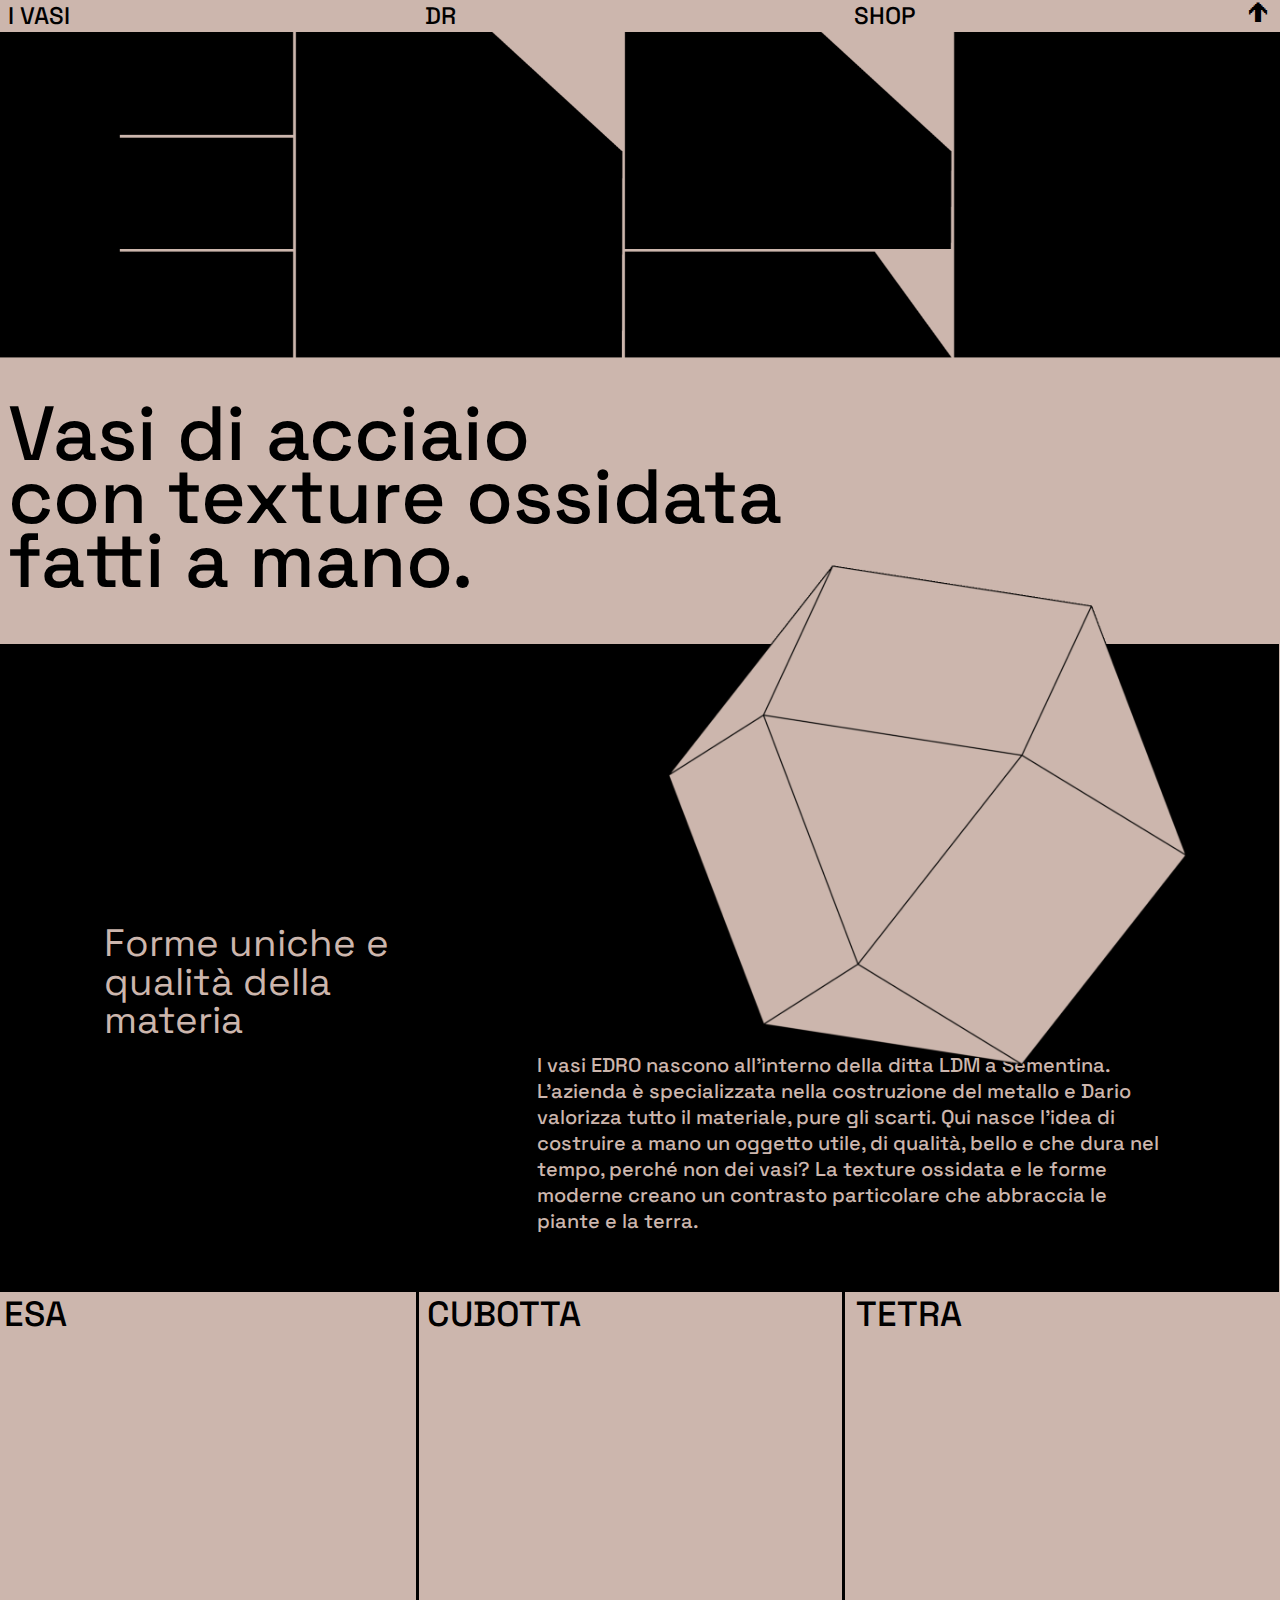
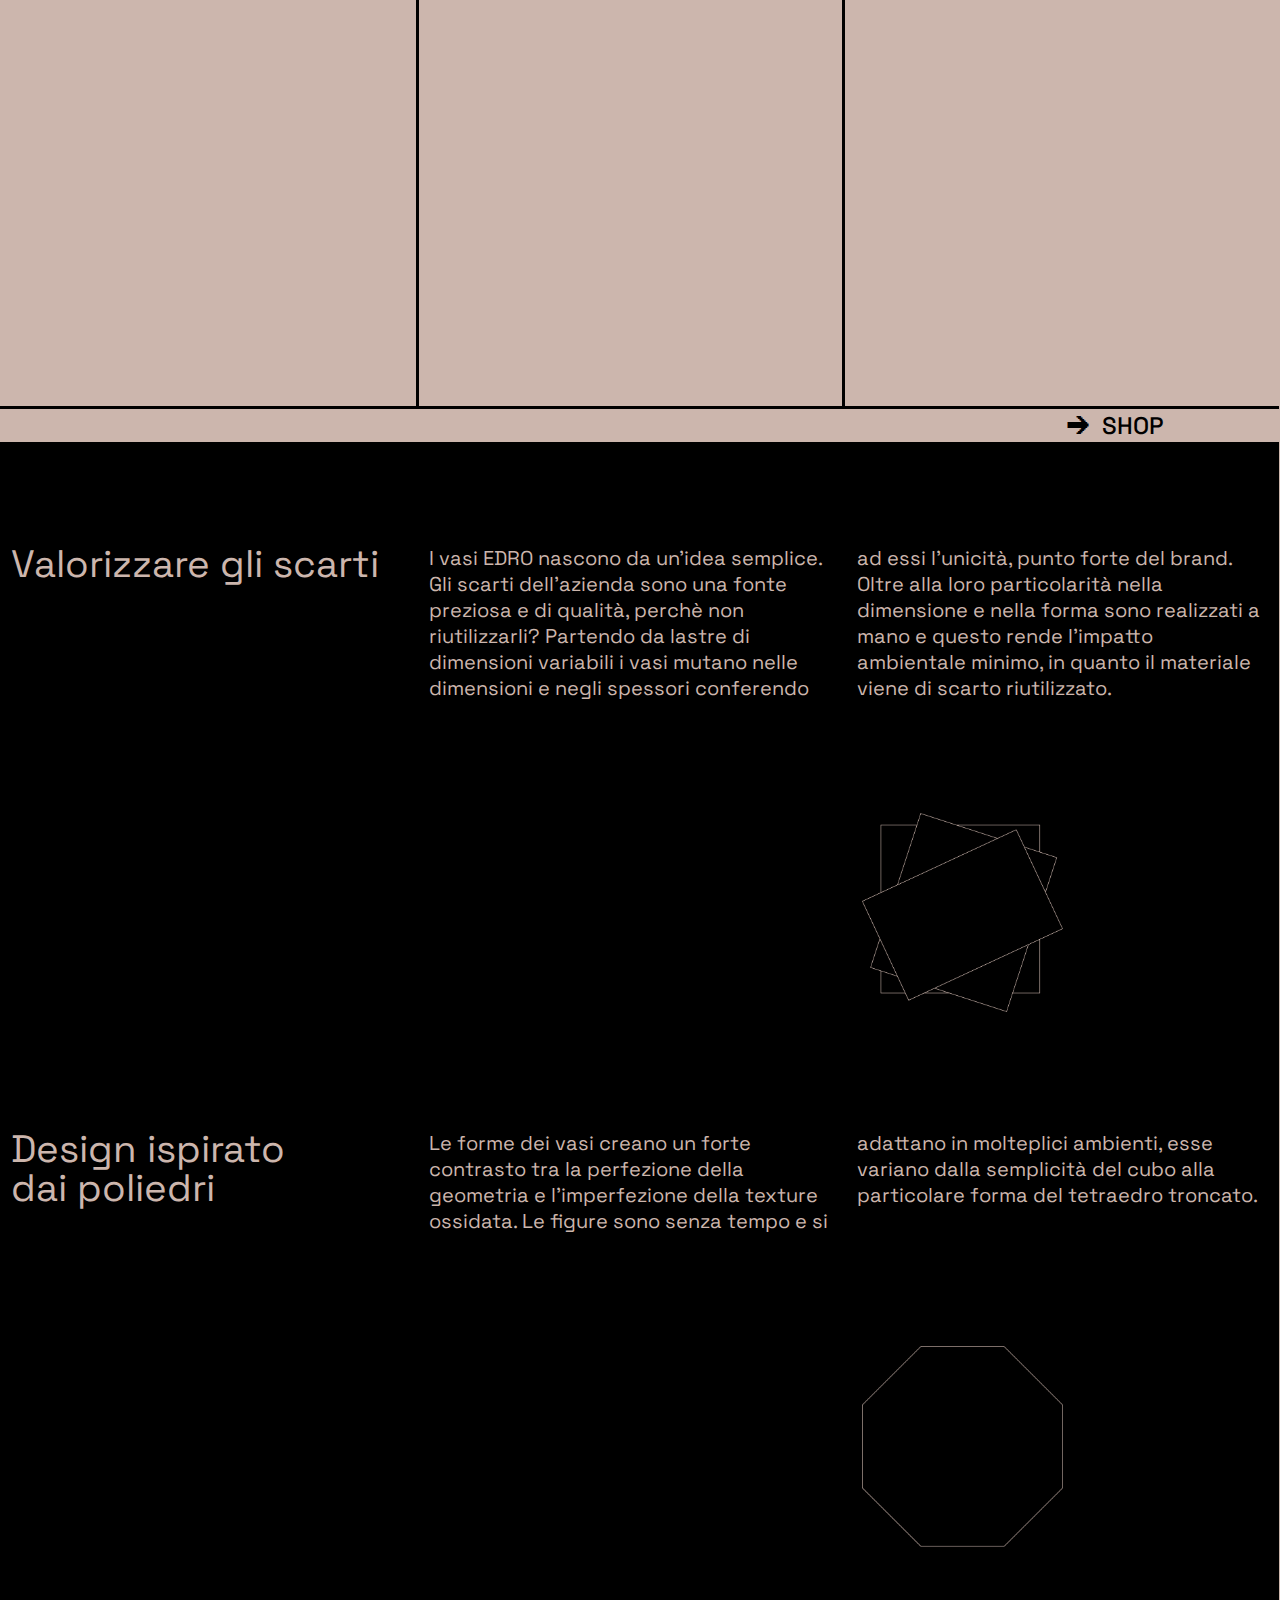
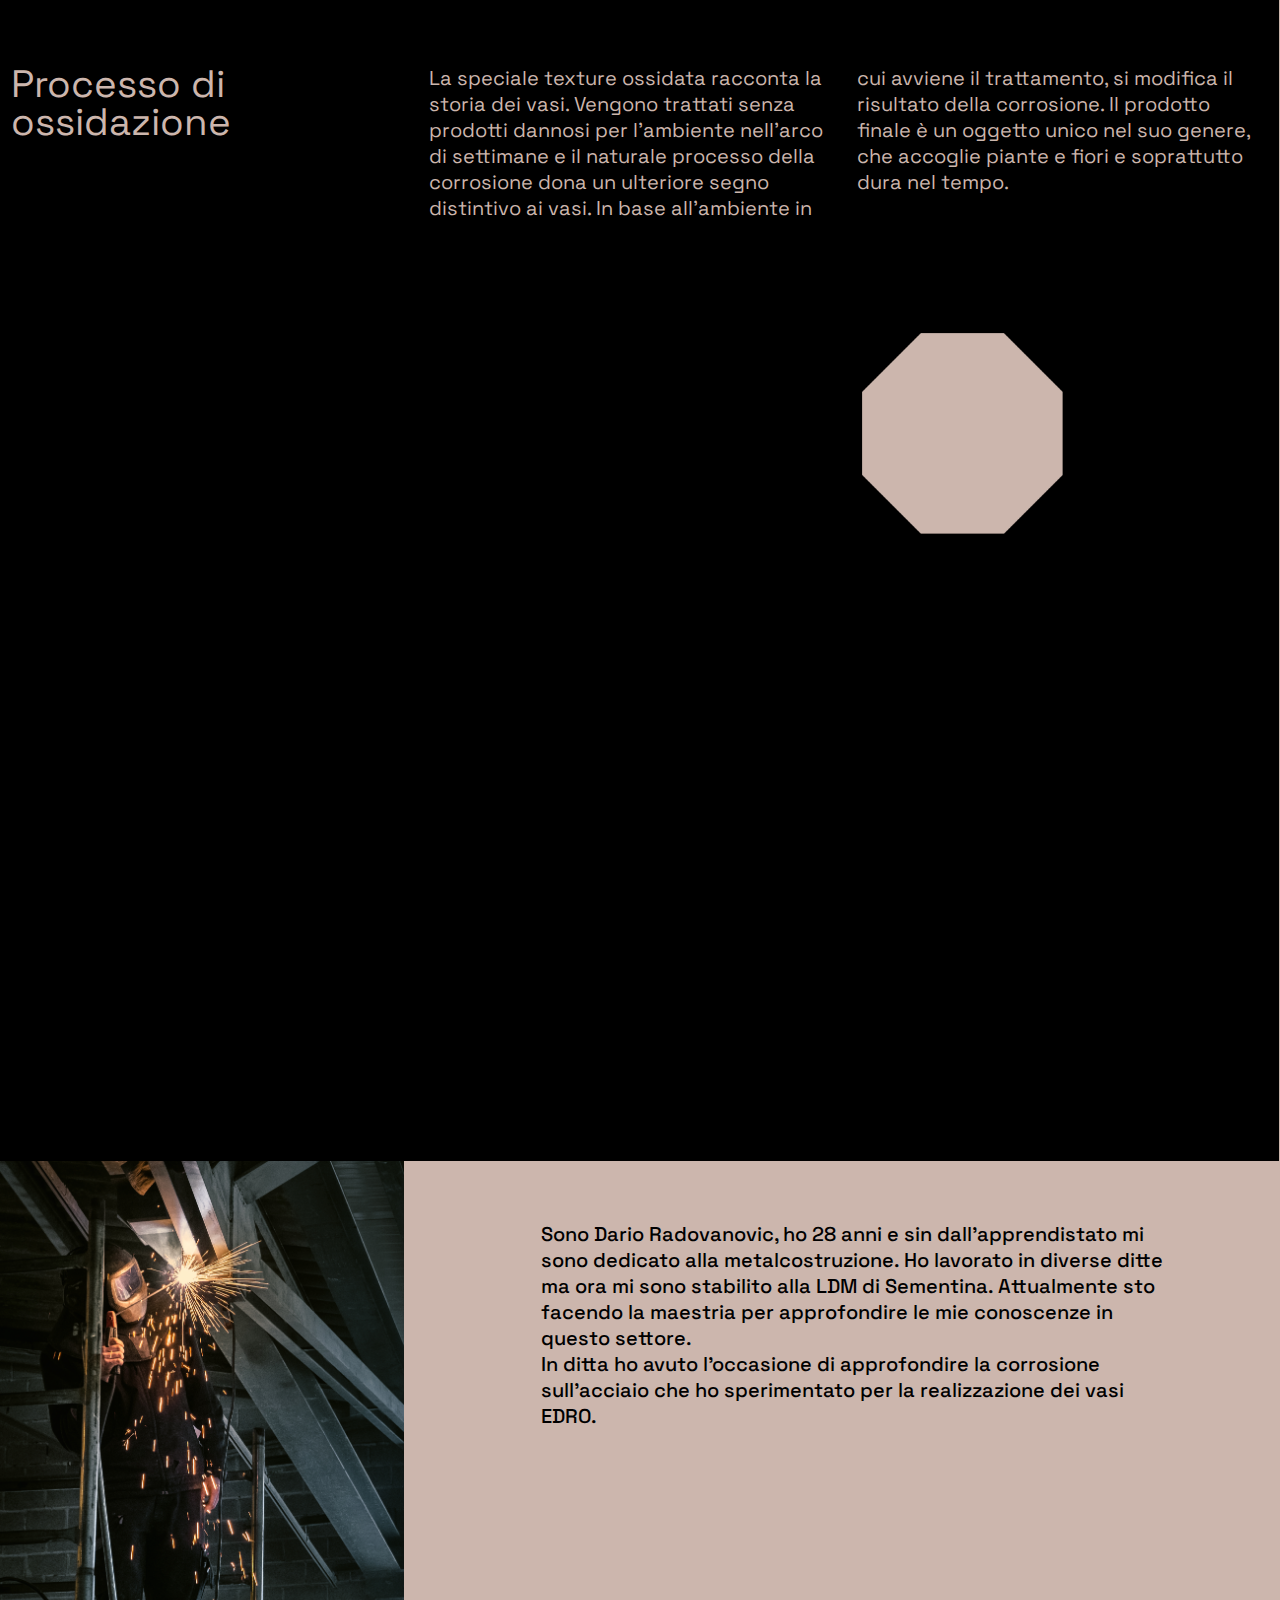
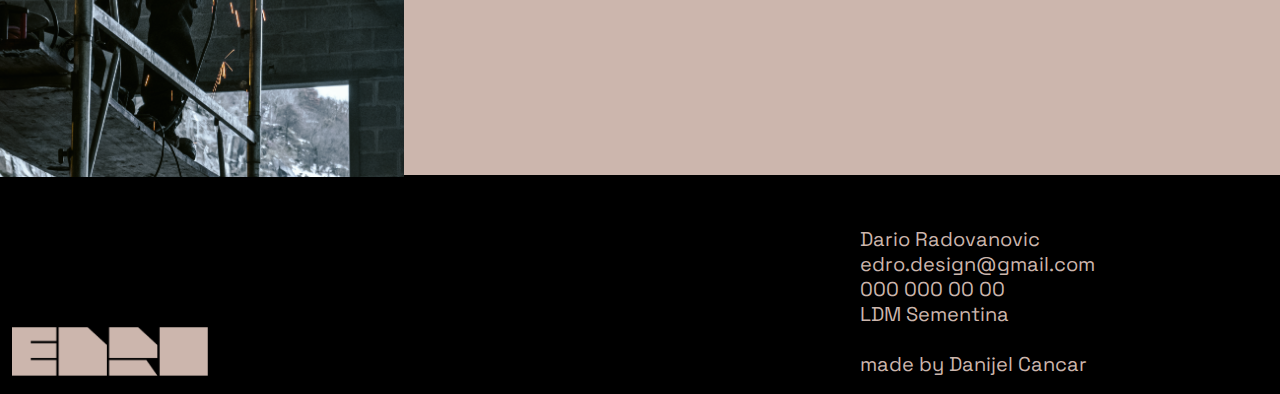
==== index.html @ 1b53a660 "foto" ====
<!DOCTYPE html>
<html>
<head>
	<title>EDRO</title>
	<link rel="stylesheet" href="style.css">
	<script src="main.js"></script>

</head>
<body style="background-color: #CCB6AD">





	<div class="griglia">
		<div class="cella nav">
			<a href="#i_vasi">I VASI</a>
			<a href="#dr" style="margin-left: 1em;">DR</a>
			<a href="shop.html" style="margin-left: 2.75em;">SHOP</a>
			<!-- <a href="#"><img src="img/arrow_up.svg" alt=""></a> -->
			<a href="#" style="margin-right: 0.75em; margin-top: -2px;">&#129137</a>
	
		</div>
	
		<div class="cella tutta logo">
			<img src="img/logo.png" class="cella img">
		</div>
		
		<div class="cella tutta claim">
			
			<h1>
				Vasi di acciaio <br>
				con texture ossidata <br>
				fatti a mano.
			</h1> 

		</div>

		<div class="cella gif">
			<img src="img/GIF_VASI.gif"  class="cella img">
		</div>


	</div>

	<div class="griglia1" style="background-color: black; margin-left: -0.75em; margin-right: -0.45em; ">

		<div class="cella tutta" id="i_vasi"></div>
		<div class="cella unica"></div>
		<div class="cella tripla" >
			<h2 style="margin-top: 7em;"  >
				Forme uniche e <br>
				qualità della <br>
				materia
			</h2>
		</div>
		<div class="cella ottupla"></div>
		<div class="cella quintupla" ></div>
		<div class="cella sestupla">
			<p>
				I vasi EDRO nascono all'interno della ditta LDM
				 a Sementina. L'azienda è specializzata nella 
				 costruzione del metallo e Dario valorizza tutto 
				 il materiale, pure gli scarti. Qui nasce l'idea 
				 di costruire a mano un oggetto  utile, di qualità, 
				 bello e che dura nel tempo, perché non dei vasi? 
				 La texture ossidata e le forme moderne creano 
				 un contrasto particolare che abbraccia le piante 
				 e la terra. 
			</p><br><br>
		</div>
		<div class="cella singola" style="margin-bottom: 12em;"></div>
	</div>

	<div class="griglia">
		<div class="cella img quadrupla trittico1" style="margin-left: -0.75em">
			<div class="cella nome_vasi" style="margin-left: 0.3em;">ESA</div>
		</div>
		<div class="cella quadrupla trittico2" style="margin-left: -0.8em">
			<div class="cella nome_vasi" style="margin-left: 0.25em;">CUBOTTA</div>
		</div>
		<div class="cella quadrupla trittico3" style="margin-left: -0.8em; margin-right: -0.4em;">
			<div class="cella nome_vasi" style="margin-left: 0.3em;">TETRA</div>
		</div>
		<a href="shop.html" class="cella tutta nav_shop" style="margin-top: -0.75em; margin-left: -0.5em; margin-right: -0.3em;">
			<div>
				<pre style="margin-right: 9vw; text-align: right; font-family: 'Space Grotesk', sans-serif;">&#129138  SHOP</pre>
			</div>
		</a>
	
		
	
	
	</div>

	<div class="griglia1" style="background-color: black; margin-left: -0.75em; margin-right: -0.45em;">
		<div class="cella quadrupla" style="margin-top: 5em; margin-left: 0.75em;">
			<h2>
				Valorizzare gli scarti
			</h2>
		</div>
		<div class="cella ottupla colonne" style="margin-top: 5em; margin-right: 0.75em; margin-bottom: 5em;">
			I vasi EDRO nascono da un'idea semplice. Gli scarti 
			dell'azienda sono una fonte preziosa e di qualità, 
			perchè non riutilizzarli? Partendo da lastre di dimensioni variabili
			i vasi mutano nelle dimensioni e negli spessori 
			conferendo ad essi l'unicità, punto forte del brand. 
			Oltre alla loro particolarità nella dimensione e nella forma sono 
			realizzati a mano e questo rende l'impatto ambientale minimo, 
			in quanto il materiale viene di scarto riutilizzato.

		</div>
		<div class="cella ottupla"></div>
		<div class="cella doppia"><img src="img/p1.png" alt=""></div>

		<div class="cella quadrupla" style="margin-top: 5em; margin-left: 0.75em;">
			<h2>
				Design ispirato <br>dai poliedri
			</h2>
		</div>
		<div class="cella ottupla colonne" style="margin-top: 5em; margin-right: 0.75em; margin-bottom: 5em;">
			Le forme dei vasi creano un forte contrasto tra la 
			perfezione della geometria e l'imperfezione della 
			 texture ossidata. Le figure sono senza tempo e 
			si adattano in molteplici ambienti, esse variano dalla semplicità 
			del cubo alla particolare forma del tetraedro troncato. 

		</div>
		<div class="cella ottupla"></div>
		<div class="cella doppia"><img src="img/p2.png" alt=""></div>

		<div class="cella quadrupla" style="margin-top: 5em; margin-left: 0.75em;">
			<h2>
				Processo di ossidazione
			</h2>
		</div>
		<div class="cella ottupla colonne" style="margin-top: 5em; margin-right: 0.75em; margin-bottom:5em;">
			La speciale texture ossidata racconta la storia dei vasi. Vengono 
			trattati senza prodotti dannosi per l'ambiente nell'arco di settimane e il naturale processo 
			della corrosione dona un ulteriore segno distintivo ai vasi. In base all'ambiente in cui 
			avviene il trattamento, si modifica il risultato della corrosione.
			 Il prodotto finale è un 
			oggetto unico nel suo genere, che accoglie piante e fiori e soprattutto dura nel tempo. 

		</div>
		<div class="cella ottupla"></div>
		<div class="cella doppia"><img src="img/p3.png" alt="" style="margin-bottom: 15em;"></div>
		
		<div class="cella doppia"></div>
		<div class="cella doppia"></div>
		<div class="cella img ottupla " style="border-bottom: 3px solid black;">
			<img src="img/tutti.jpg" alt="" style="margin-bottom: 15em">
		</div>
		<div class="cella doppia"></div>
	</div>
	

	<div class="griglia">

		<div class="cella quadrupla">
			<img src="img/Dario.jpg" id="dr" alt="" style="margin-left: -0.75em;">
		</div>

		<div class="cella singola"></div>

		<div class="cella sestupla" style="margin-top: 3em; font-weight: 500;">
			Sono Dario Radovanovic, ho 28 anni e sin dall'apprendistato 
			mi sono dedicato alla metalcostruzione. Ho lavorato in 
			diverse ditte ma ora mi sono stabilito alla LDM di Sementina. 
			Attualmente sto facendo la maestria per approfondire le mie 
			conoscenze in questo settore.<br> In ditta ho avuto l'occasione 
			di approfondire la corrosione sull'acciaio che ho sperimentato 
			per la realizzazione dei vasi EDRO.
		</div>

	</div>

	<div class="griglia1" style="margin: -0.5em; padding: 0.75em;">
		<div class="cella doppia" style="margin-top: 7em;"><img src="img/logo3.png" alt=""></div>
		<div class="cella sestupla"></div>
		<div class="cella quadrupla" style="line-height: 1.25em; margin-top: 2em;">
			Dario Radovanovic<br>
			edro.design@gmail.com<br>
			000 000 00 00<br>
			LDM Sementina<br><br>

			made by Danijel Cancar
			</be>
		</div>

	</div>

	

</body>
</html>
---- style.css ----
@import url('https://fonts.googleapis.com/css2?family=Space+Grotesk:wght@300;400;500&display=swap');¨

body {
    margin: 0.75em 0.75em;
    background-color: #CCB6AD;
    overflow:hidden;
}



.griglia {
    background-color: #CCB6AD;
    display: grid;
    grid-template-columns: 1fr 1fr 1fr 1fr 1fr 1fr 1fr 1fr 1fr 1fr 1fr 1fr;
    grid-column-gap: 1em;
    grid-row-gap: 0.75em;

}

.griglia1 {
    background-color: #000000;
    display: grid;
    grid-template-columns: 1fr 1fr 1fr 1fr 1fr 1fr 1fr 1fr 1fr 1fr 1fr 1fr;
    grid-column-gap: 1em;
    grid-row-gap: 0.75em;
    padding-left: -0.75em;
    color:#CCB6AD;
}

.cella {
    /* background-color: lightblue; */
    /* outline: 1px red solid; */
    font-family: 'Space Grotesk', sans-serif;
    font-size: 1.25em;
}

.cella img {
    width:100%;
}

.logo {
    margin-top: 24px;
    margin-left: -0.75em;
    margin-right: -0.4em;
    z-index:2;
}

.unica{
    grid-column: span 1;
}

.doppia {
     grid-column: span 2;
}
.tripla {
     grid-column: span 3;
}
.quadrupla {
     grid-column: span 4;
}

.quintupla {
    grid-column: span 5;
}

.sestupla {
    grid-column: span 6;
}

.settupla {
    grid-column: span 7;
}

.ottupla {
    grid-column: span 8;
}

.decima {
    grid-column: span 10;
}

.tutta {
    grid-column: span 12;
}

.claim{
    z-index: 1;
}

.colonne{
    column-count: 2;
    column-gap: 1em;
}

.nav{
    background-color: #CCB6AD;
    grid-column: span 12;
    min-height: 1em;
    display: flex;
    justify-content: space-between;
    font-weight: 500;
    font-size: 1.5em;
    padding-left: 0.75em;
    margin-left: -0.75em;
    padding-bottom: 2px;
    border-bottom: 3px solid black;
    overflow: hidden;
    position: fixed;
    top: 0;
    width: 100%;
    z-index: 2;
}

.nav_shop{
    font-size: 1.5em;
    margin-right: 0.75em;
    font-weight: 500;
    border-top: 3px solid black;
    border-bottom: 3px solid black;
    background-color: #CCB6AD;
    color: black;
    transition: background-color 0.05s linear;
}

.nav_shop:hover{
    background-color: #ff4d01;
    color: black;
}

.acquista{
    position: fixed;
    width: 100%;
    background-color: #CCB6AD;
    margin-left: -0.3em;
    top: 89vh;
    padding-top: 2vh;
    padding-bottom: 15vh;
    text-align: center;
    font-size: 2vw;
    font-weight: 500;
    border-top: 3px solid black;

    transition: background-color 0.05s linear;
}


.acquista:hover{
    background-color: #ff4d01;
    color: black;
}

.gif{
   /*  overflow: hidden; */
 
    position: absolute;
    top: 60vh;
    left: 50vw;
    width: 45%;
    z-index: 0;
}

   
pre{
    margin: 0;
    padding: 0.05em;
    font-family: 'Space Grotesk', sans-serif;
    font-size: 1em;
    font-weight: 500;
}


p {
    margin:0;
    font-family: 'Space Grotesk', sans-serif;
    font-size: 1em;
    font-weight: 500;
}
h1 {
    margin-top: 2vw;
    font-size: 6vw;
    font-weight: 500;
    line-height: 0.825em;
    top: 60vh;
    /*margin: 0;*/
}

h2{
    margin: 0;
    color:#CCB6AD;
    font-size: 3vw;
    font-weight: 400;
    line-height: 1em;
}

/*fotografie che cambiano con l'hover*/
.trittico1{
    border-right: 3px solid black;
    background: url("img/ESA1.jpg") no-repeat;
    height: 80vh;  
    background-size: cover;
    background-position: center center;
    }


.trittico1:hover {
    background: url("img/ESA2.jpg") no-repeat;
    background-size: cover;
    background-position: center center;
}

.trittico2{
    border-right: 3px solid black;
    background: url("img/CUB1.jpg") no-repeat;
    height: 80vh;  
    background-size: cover;
    background-position: center center;

    }


.trittico2:hover {
    background: url("img/CUB2.jpg") no-repeat;
    background-size: cover;
    background-position: center center;
}

.trittico3{

    background: url("img/TET1.jpg") no-repeat;
    height: 80vh;  
    background-size: cover;
    background-position: center center;

    }


.trittico3:hover {
    background: url("img/TET2.jpg") no-repeat;
    background-size: cover;
    background-position: center center;
}

.nome_vasi{
    margin-left: 0.5em;
    font-size: 1.75em;
    font-weight: 500;
}


/*hover nav*/

a{
   /*  font-size: 1em; */
    font-weight: 500;
    text-decoration: none;
    background-color: #CCB6AD;
    color: black;
    transition: color 0.05s linear;
    transition: background-color 0.05s linear;
}

a:hover{
    text-decoration: none;
    color: #ff4d01;


}



/* @media (max-width:600px) {

    .griglia {
        max-width: initial;
        display: block;
    }
    .cella {
        margin-bottom: 1em;
    }

} */
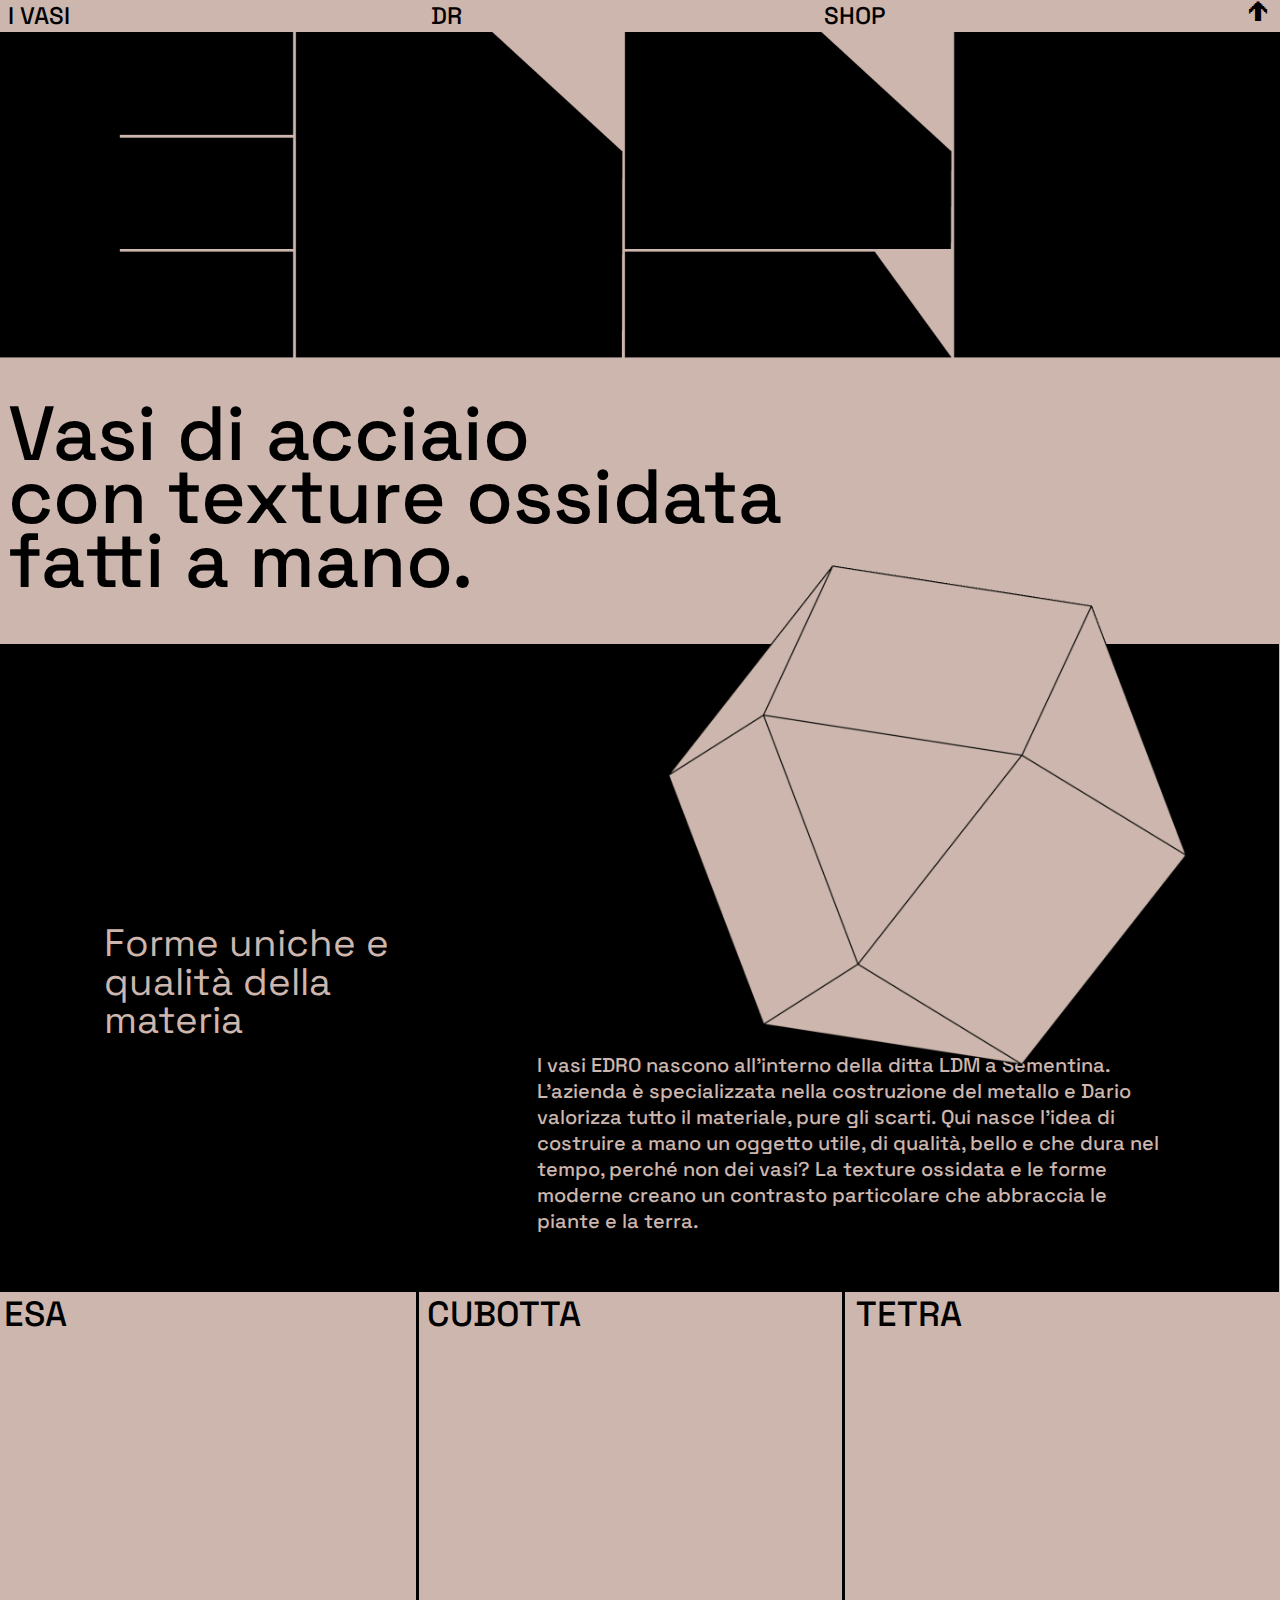
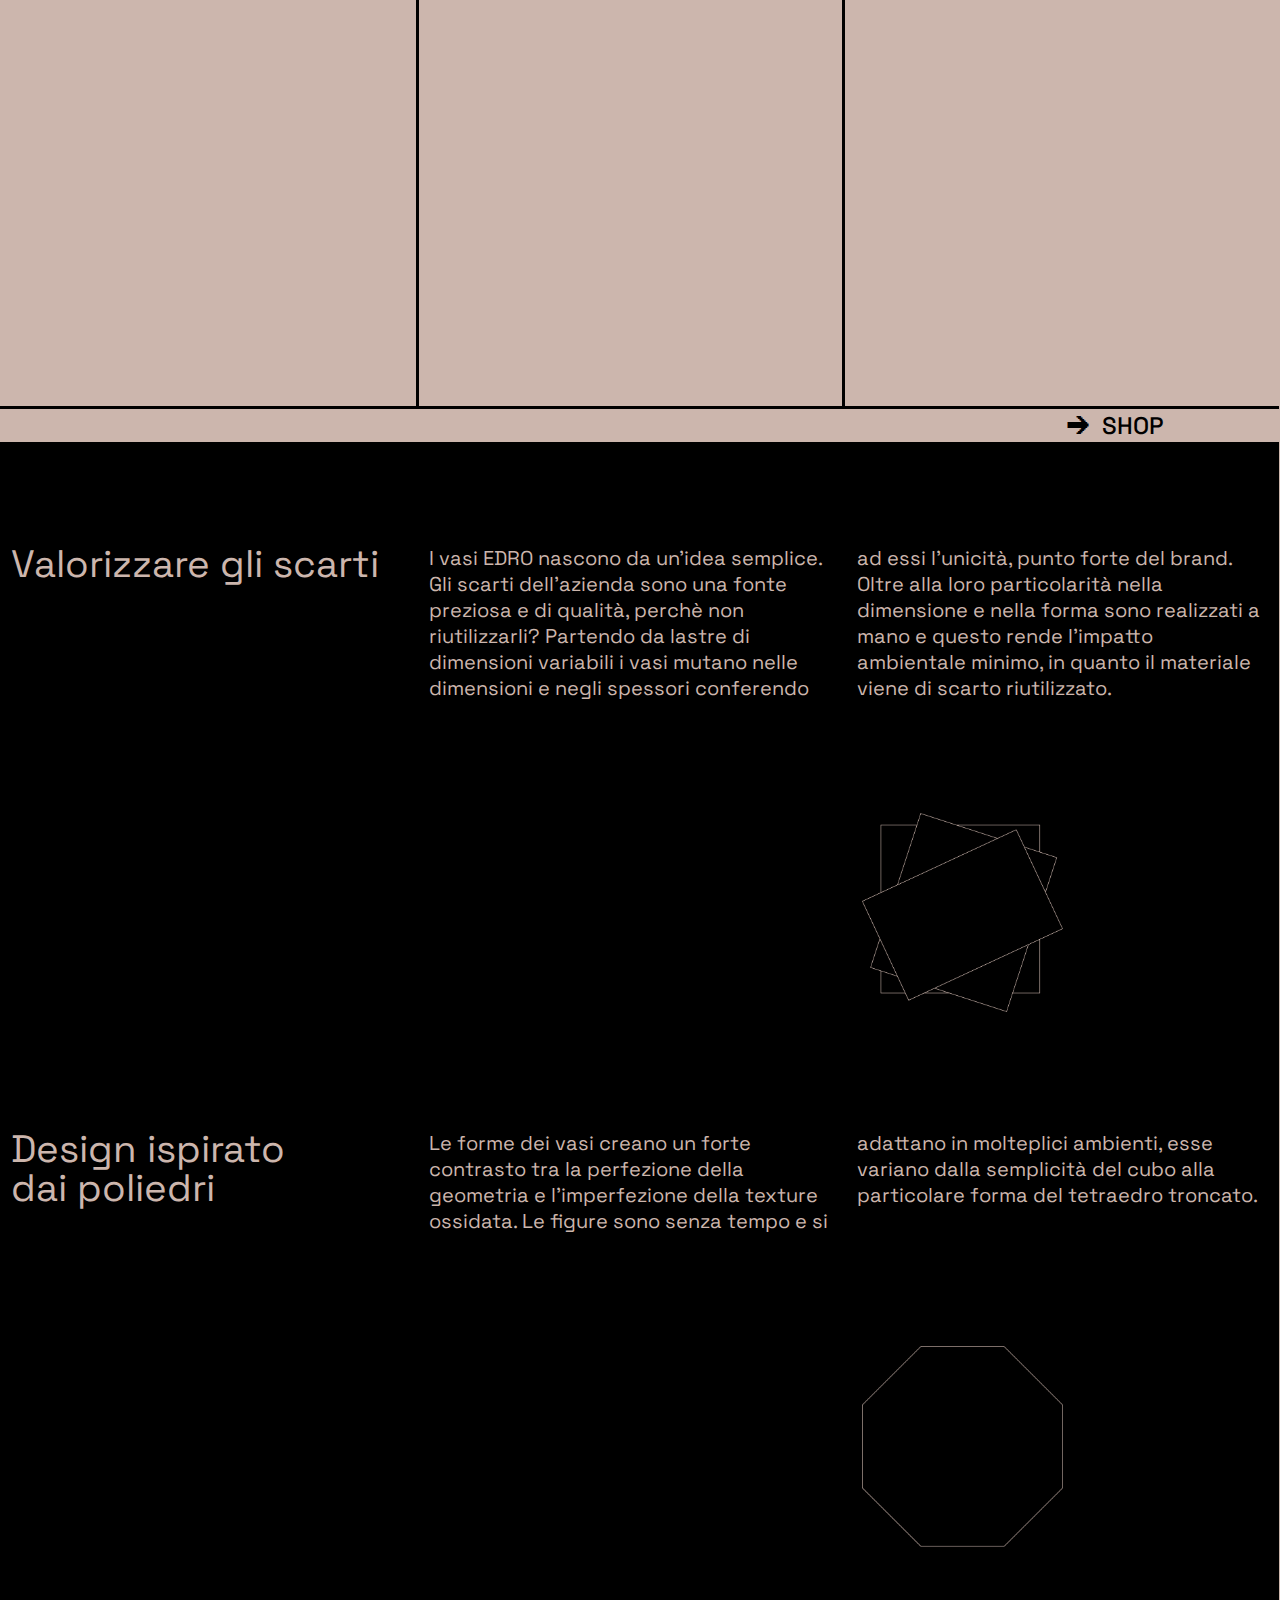
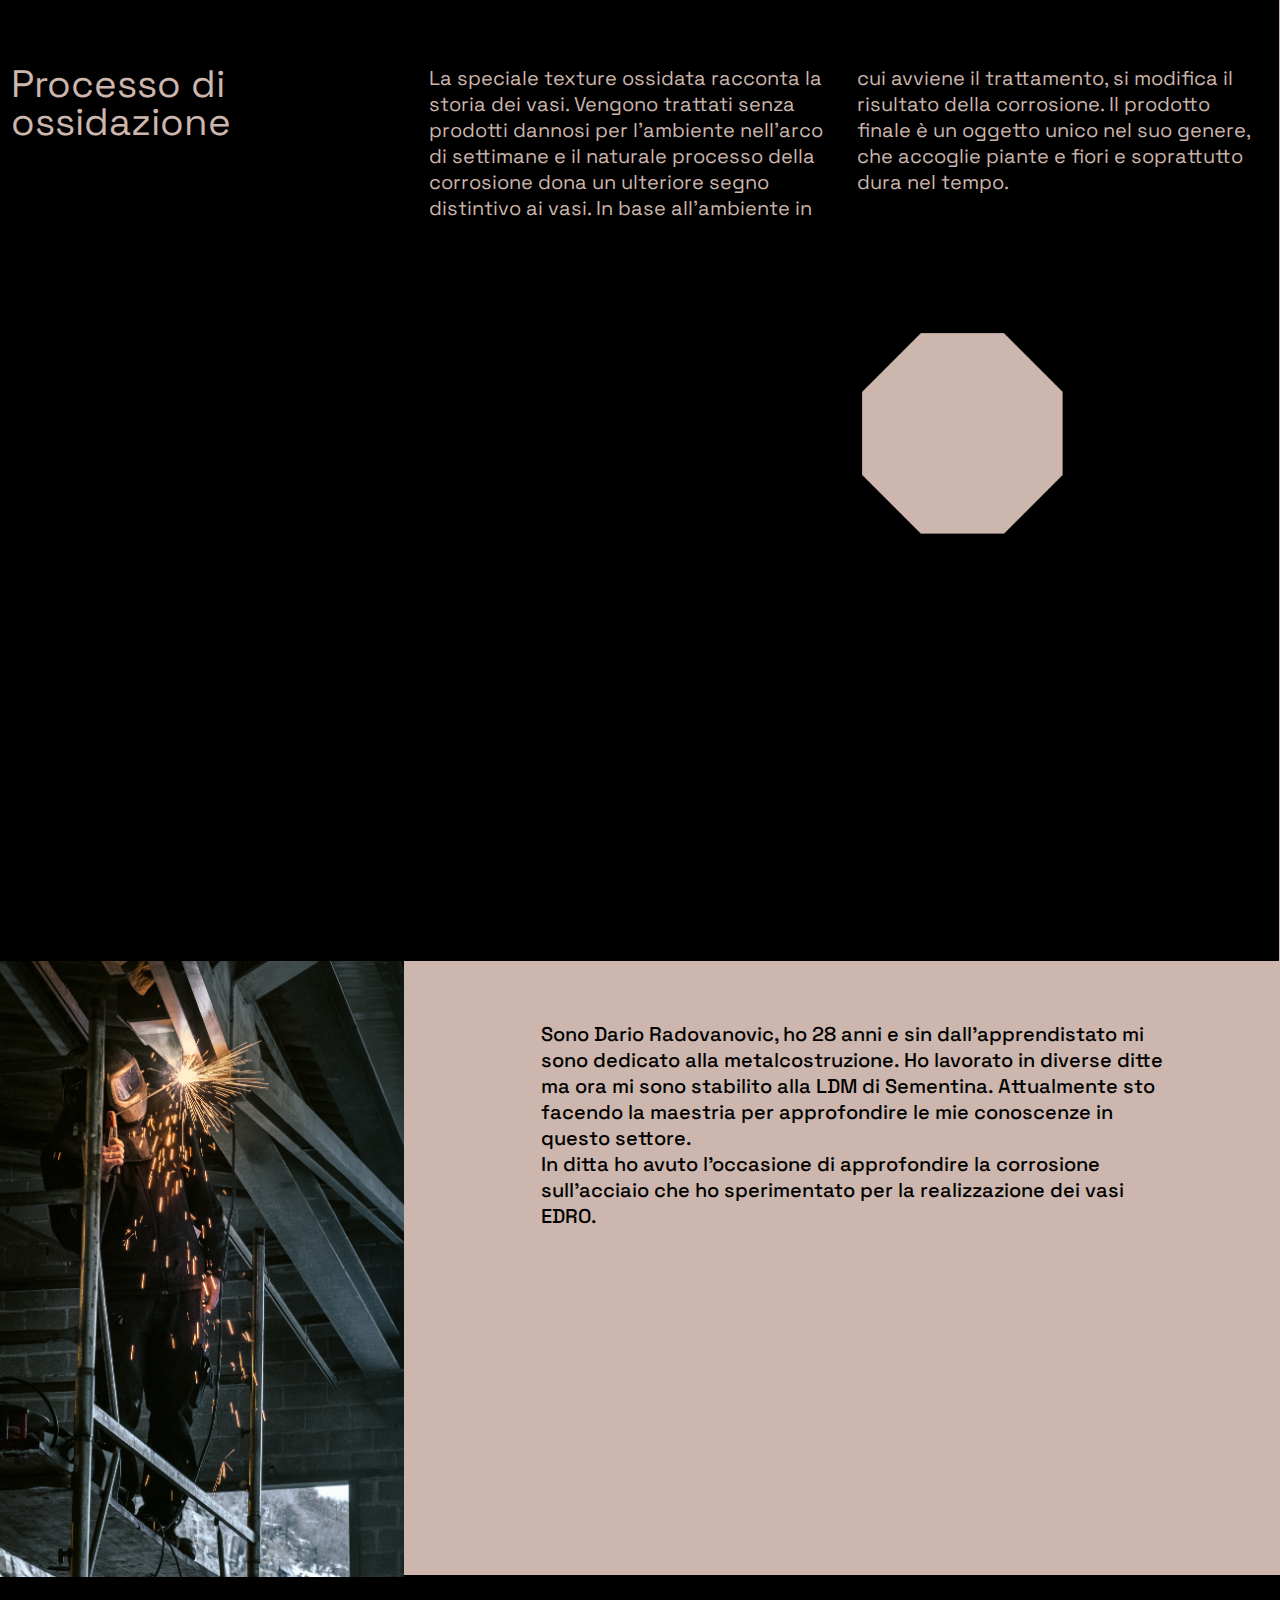
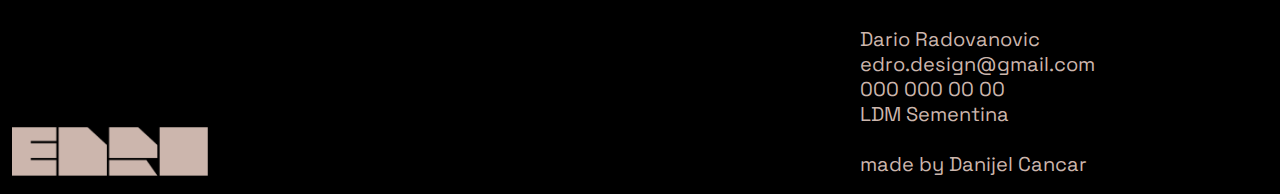
==== commit cc06ddd0: "low" ====
--- a/index.html
+++ b/index.html
@@ -15,10 +15,10 @@
 	<div class="griglia">
 		<div class="cella nav">
 			<a href="#i_vasi">I VASI</a>
-			<a href="#dr" style="margin-left: 1em;">DR</a>
-			<a href="shop.html" style="margin-left: 2.75em;">SHOP</a>
+			<a href="#dr">DR</a>
+			<a href="shop.html">SHOP</a>
 			<!-- <a href="#"><img src="img/arrow_up.svg" alt=""></a> -->
-			<a href="#" style="margin-right: 0.75em; margin-top: -2px;">&#129137</a>
+			<a href="#" style="padding-right: 0.75em; margin-top: -3px;">&#129137</a>
 	
 		</div>
 	
@@ -144,12 +144,12 @@
 
 		</div>
 		<div class="cella ottupla"></div>
-		<div class="cella doppia"><img src="img/p3.png" alt="" style="margin-bottom: 15em;"></div>
+		<div class="cella doppia"><img src="img/p3.png" alt="" style="margin-bottom: 10em;"></div>
 		
 		<div class="cella doppia"></div>
 		<div class="cella doppia"></div>
 		<div class="cella img ottupla " style="border-bottom: 3px solid black;">
-			<img src="img/tutti.jpg" alt="" style="margin-bottom: 15em">
+			<img src="img/tutti.jpg" alt="" style="margin-bottom: 10em">
 		</div>
 		<div class="cella doppia"></div>
 	</div>
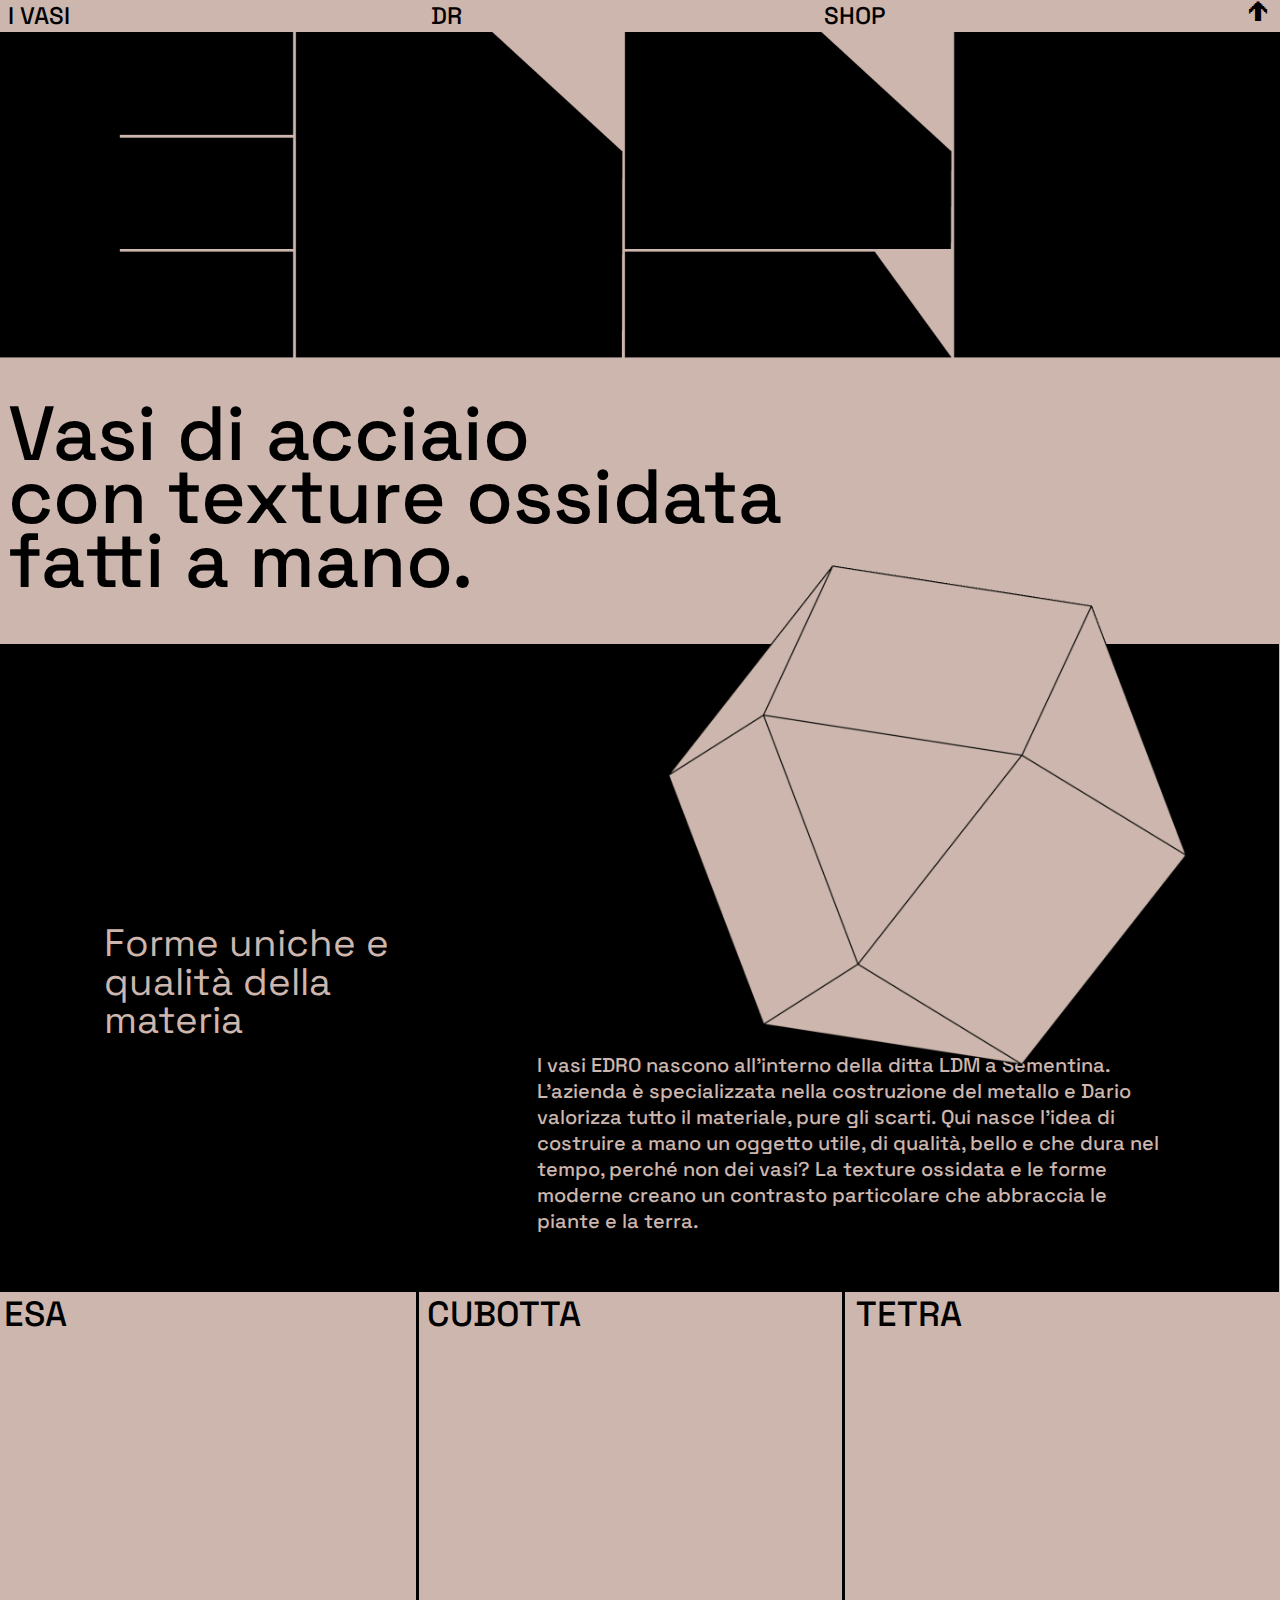
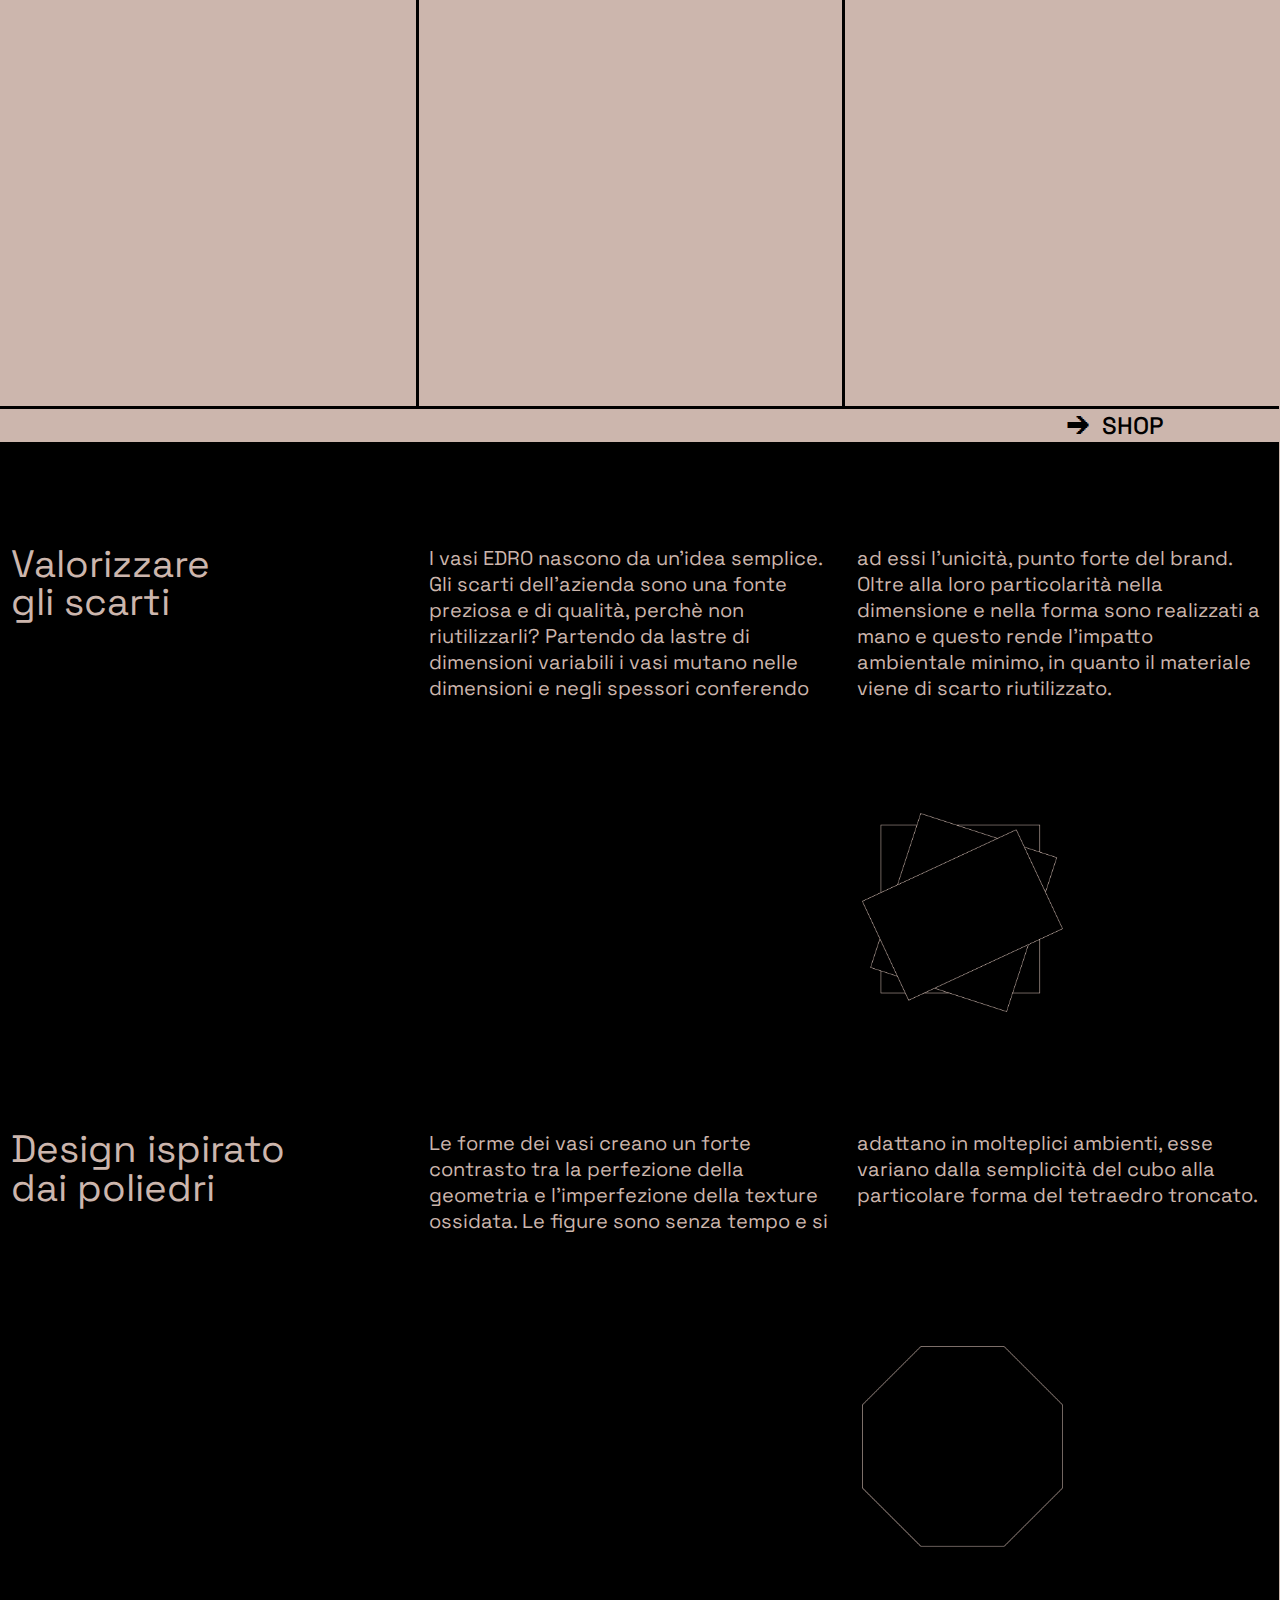
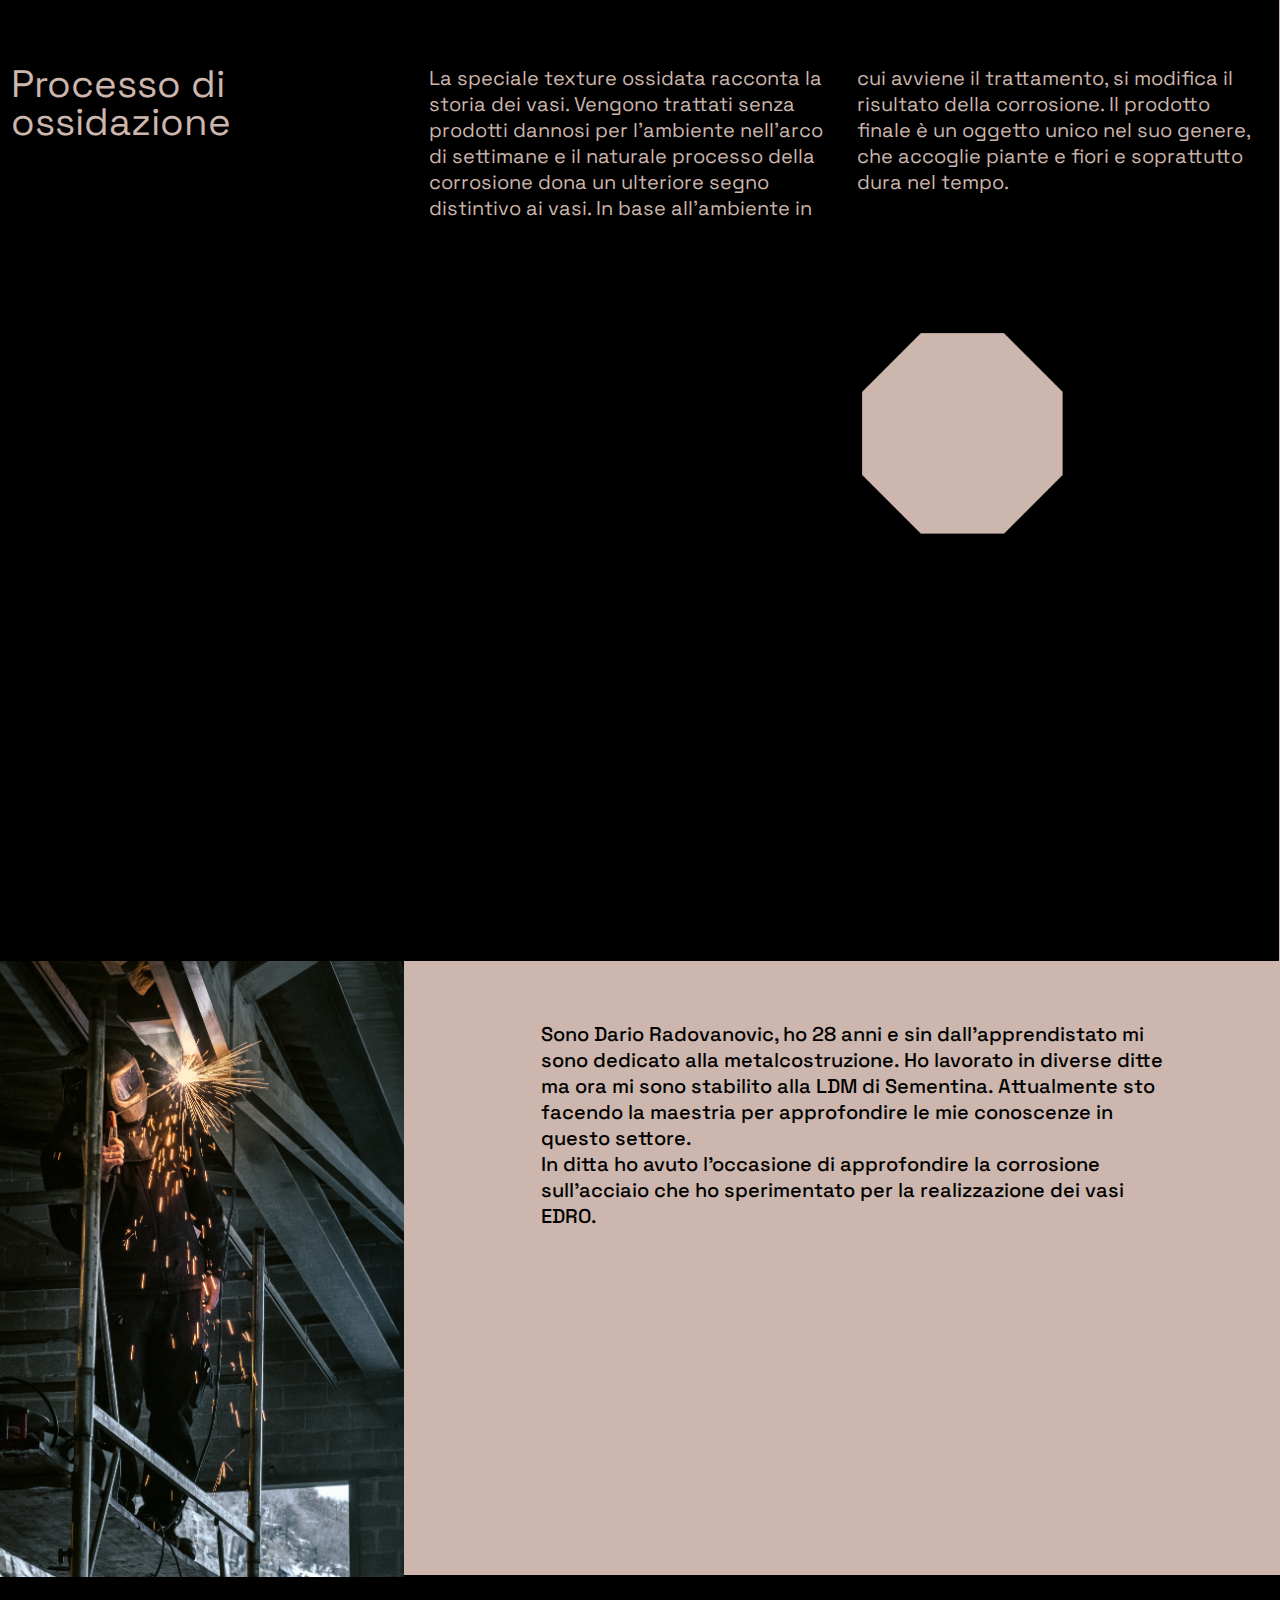
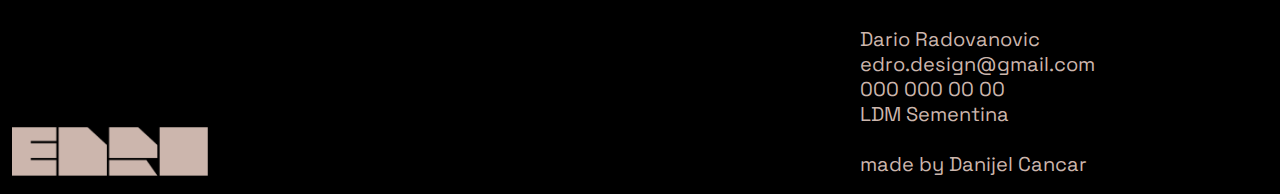
==== commit 507d202f: "a" ====
--- a/index.html
+++ b/index.html
@@ -96,7 +96,7 @@
 	<div class="griglia1" style="background-color: black; margin-left: -0.75em; margin-right: -0.45em;">
 		<div class="cella quadrupla" style="margin-top: 5em; margin-left: 0.75em;">
 			<h2>
-				Valorizzare gli scarti
+				Valorizzare <br>gli scarti
 			</h2>
 		</div>
 		<div class="cella ottupla colonne" style="margin-top: 5em; margin-right: 0.75em; margin-bottom: 5em;">
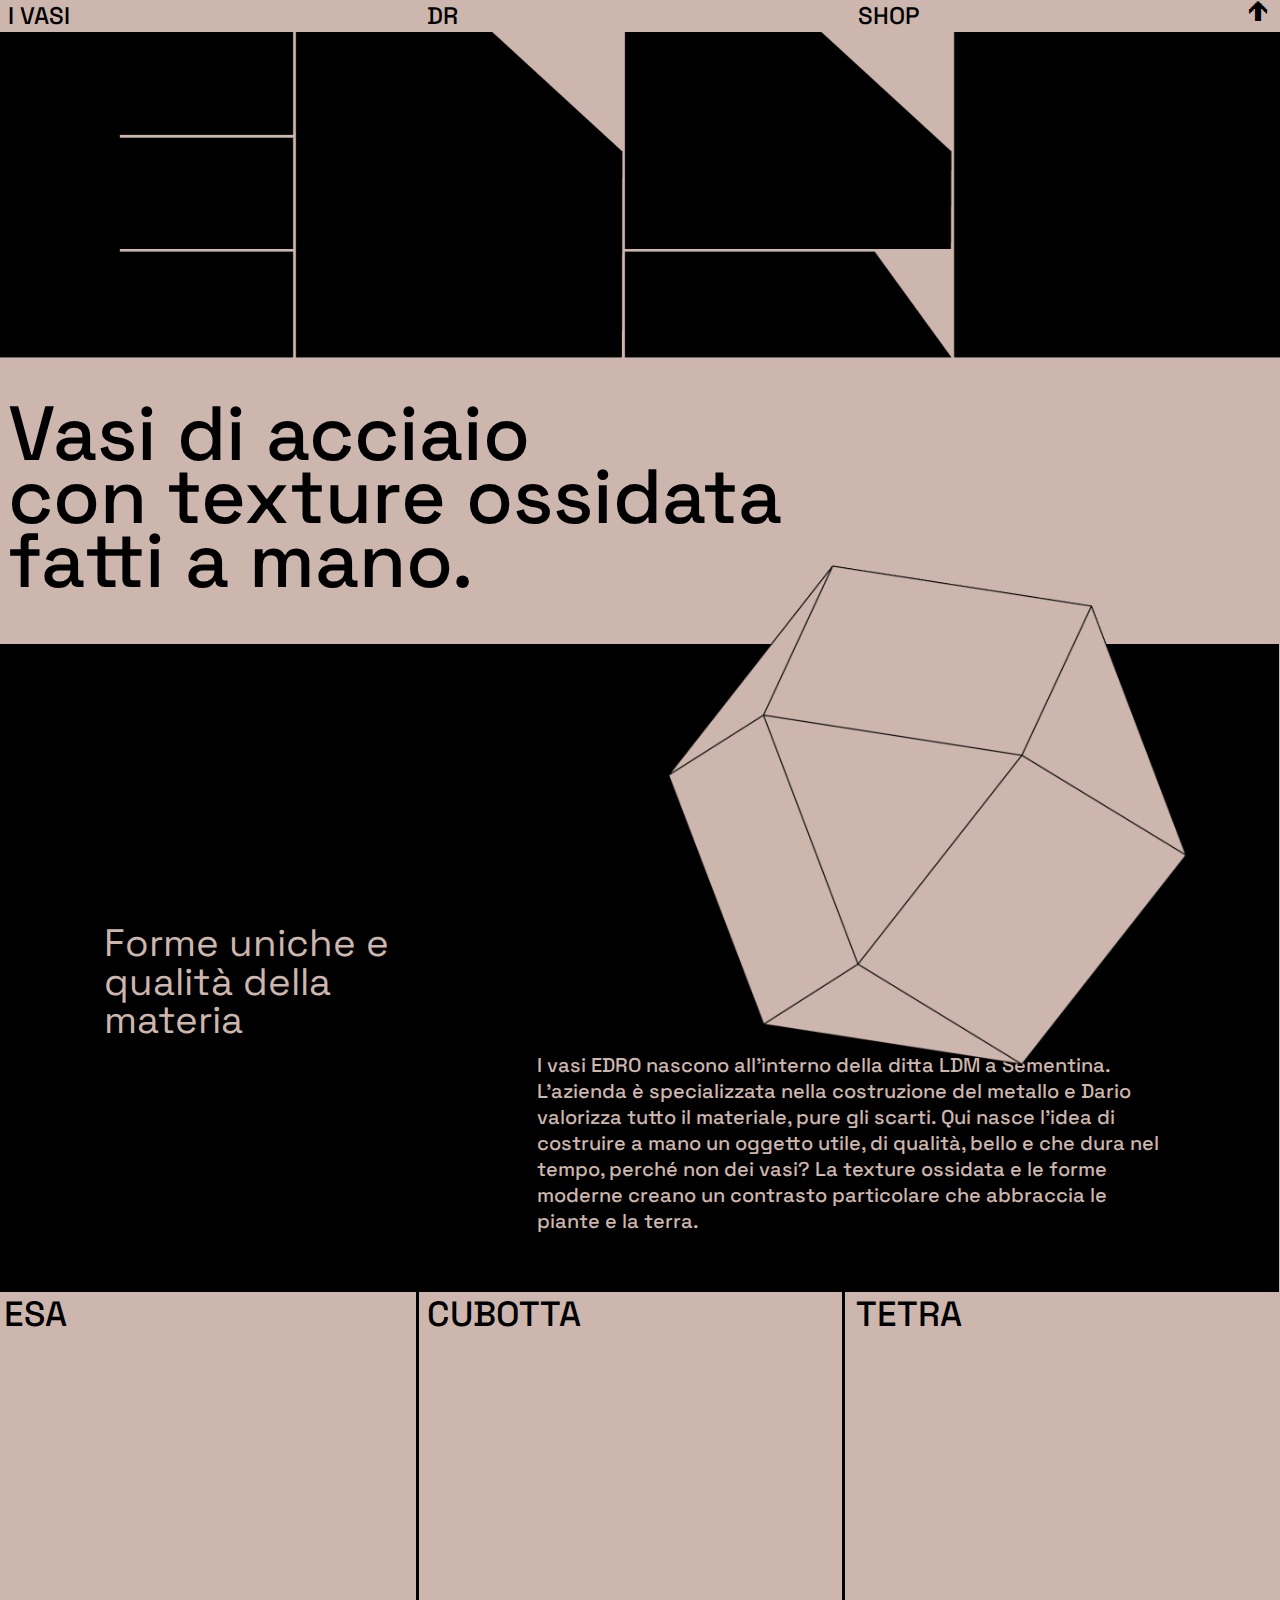
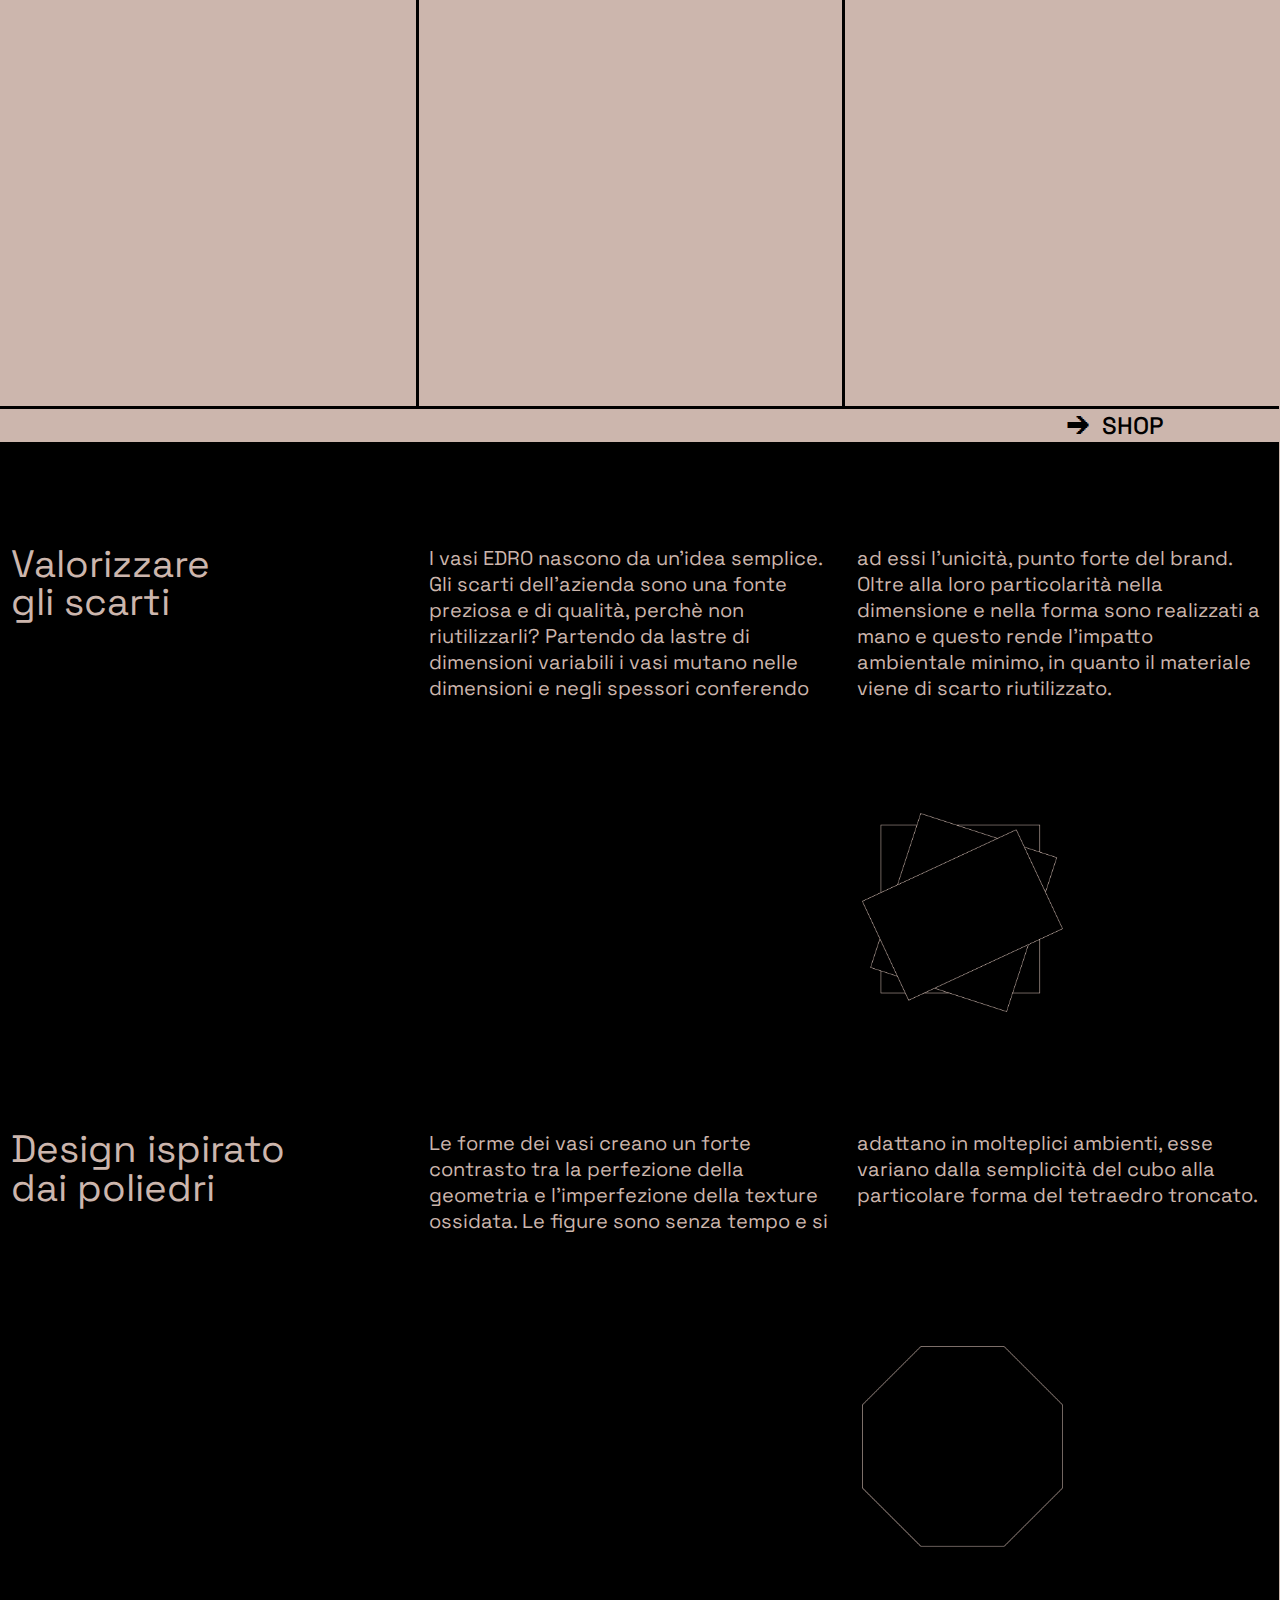
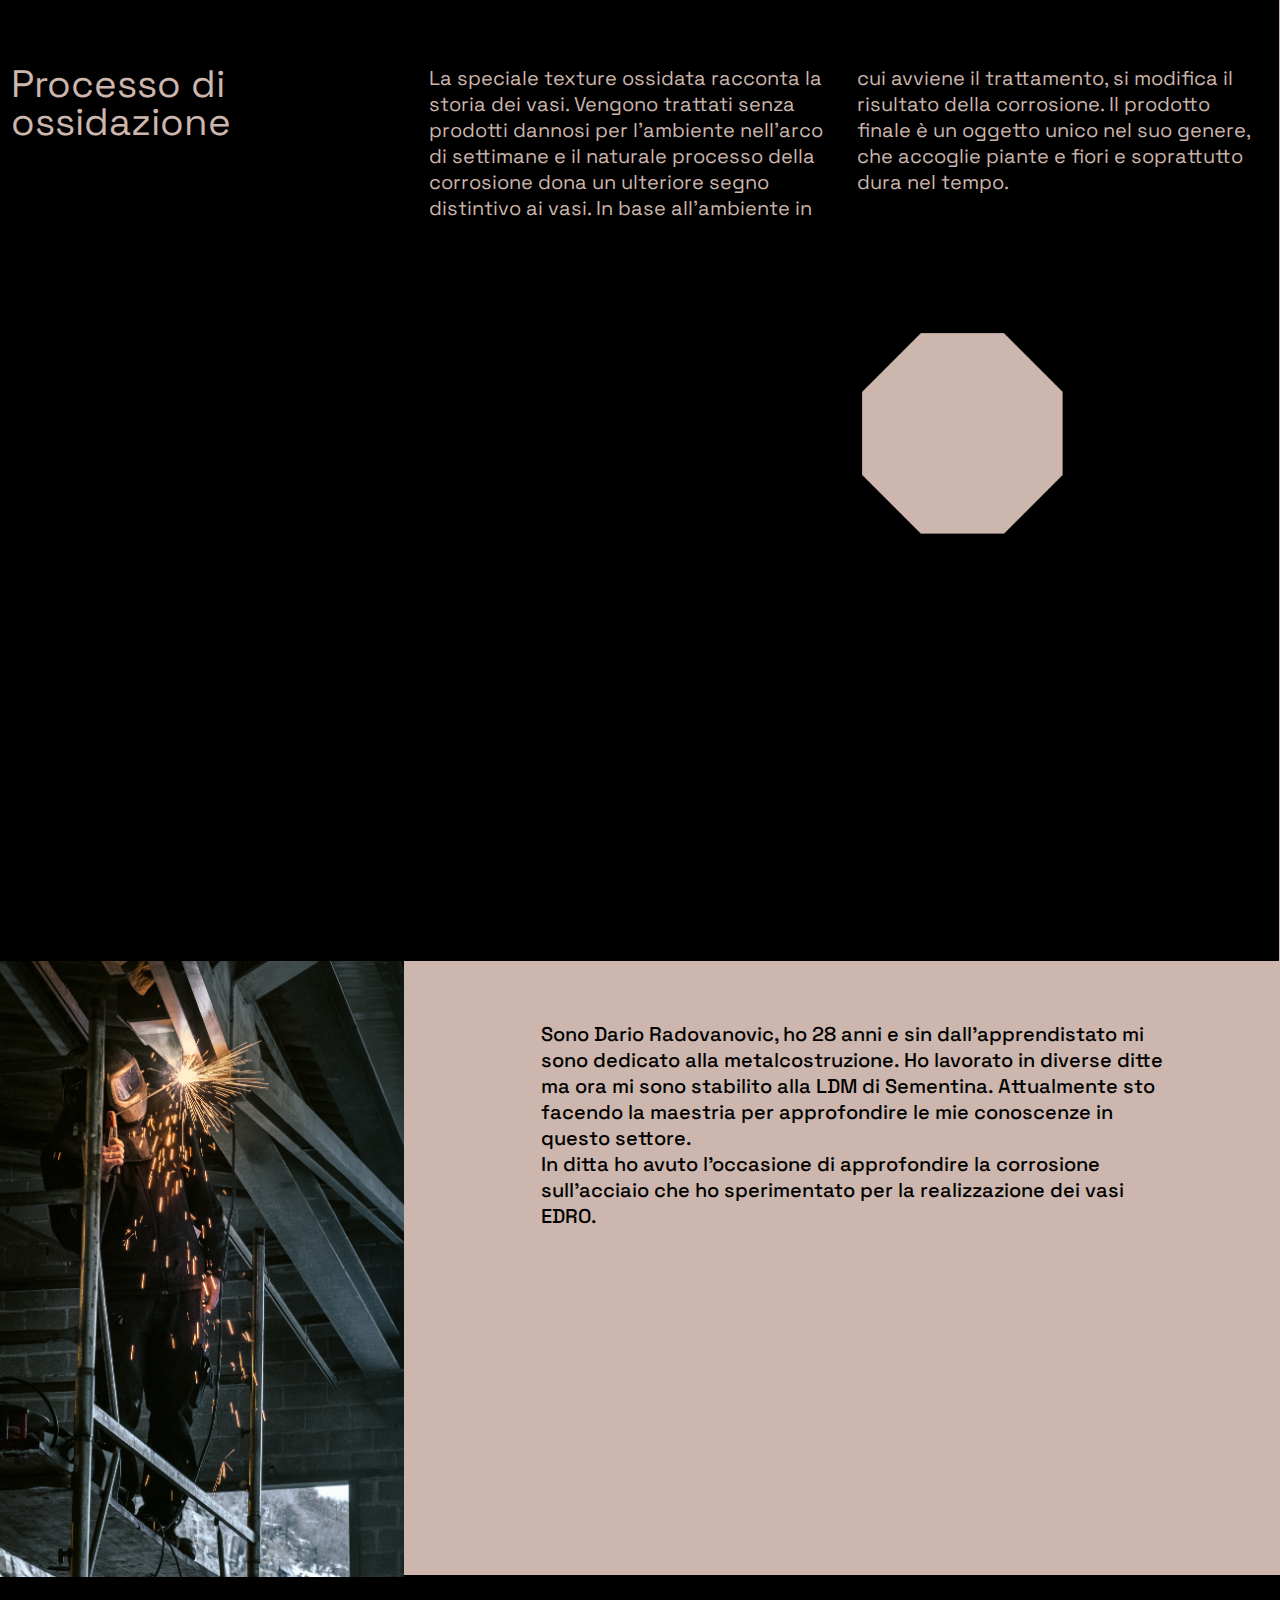
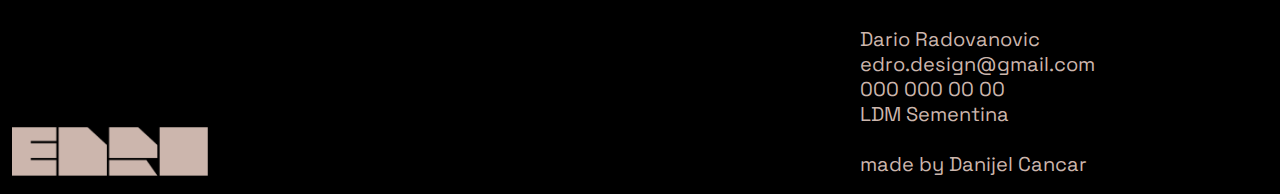
==== commit 94cf89b7: "allineamento nav" ====
--- a/index.html
+++ b/index.html
@@ -15,8 +15,8 @@
 	<div class="griglia">
 		<div class="cella nav">
 			<a href="#i_vasi">I VASI</a>
-			<a href="#dr">DR</a>
-			<a href="shop.html">SHOP</a>
+			<a href="#dr" style="margin-left: -2em; padding-left: 3.25em" >DR</a>
+			<a href="shop.html" style="padding-left: 3em;">SHOP</a>
 			<!-- <a href="#"><img src="img/arrow_up.svg" alt=""></a> -->
 			<a href="#" style="padding-right: 0.75em; margin-top: -3px;">&#129137</a>
 	
--- a/style.css
+++ b/style.css
@@ -93,6 +93,7 @@
 }
 
 .nav{
+    text-align: left;
     background-color: #CCB6AD;
     grid-column: span 12;
     min-height: 1em;
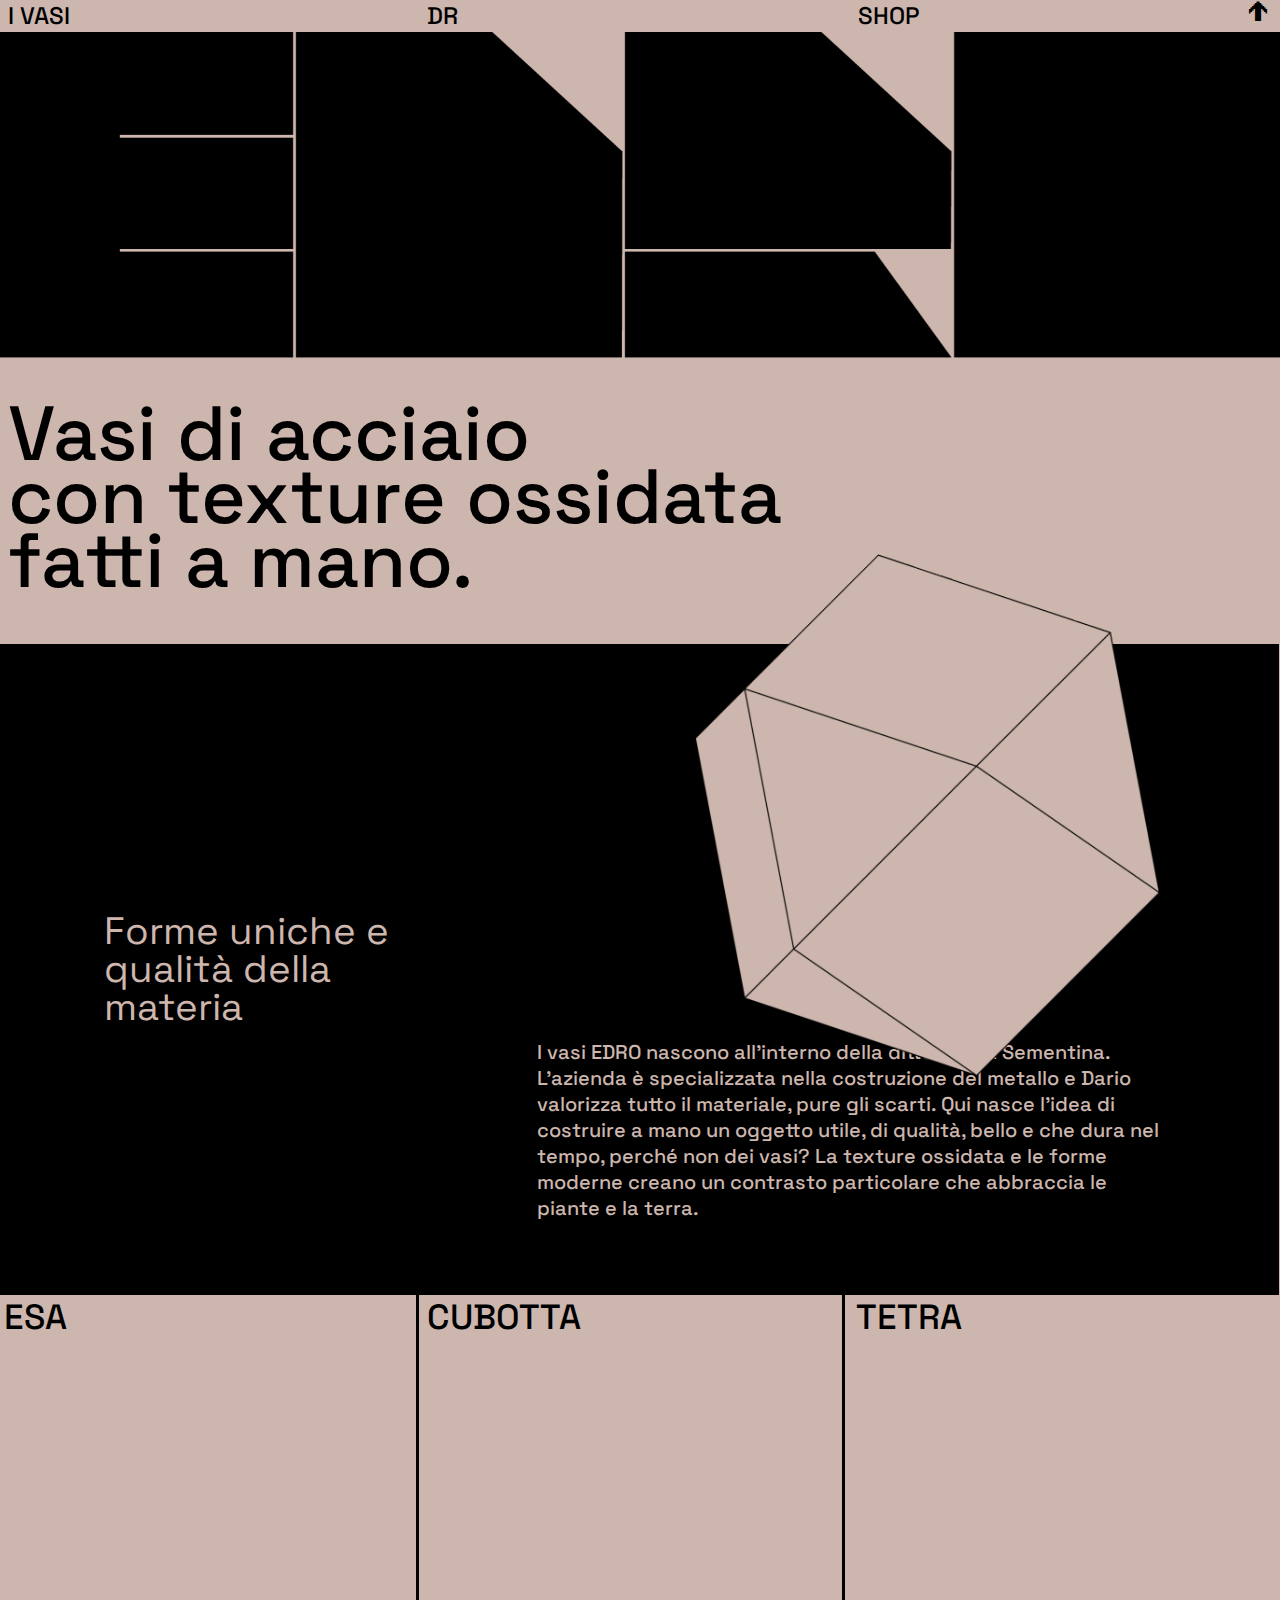
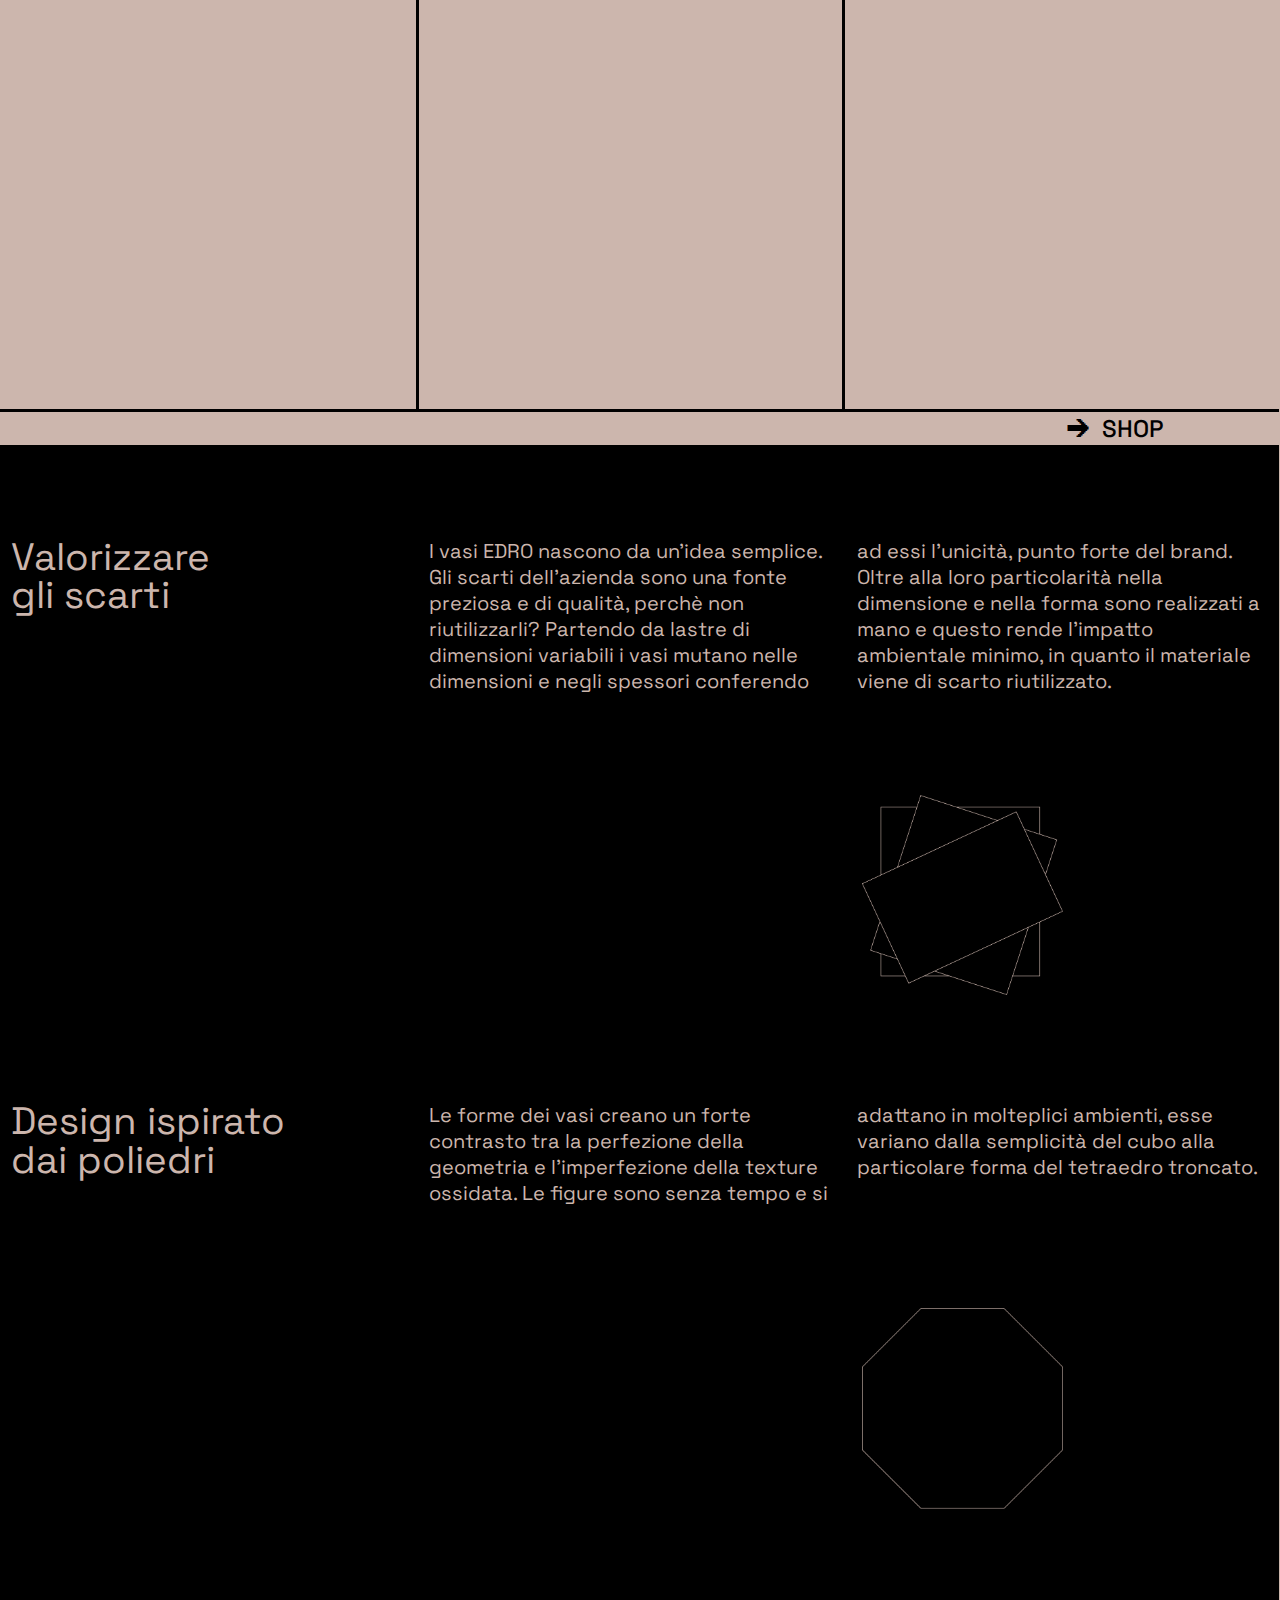
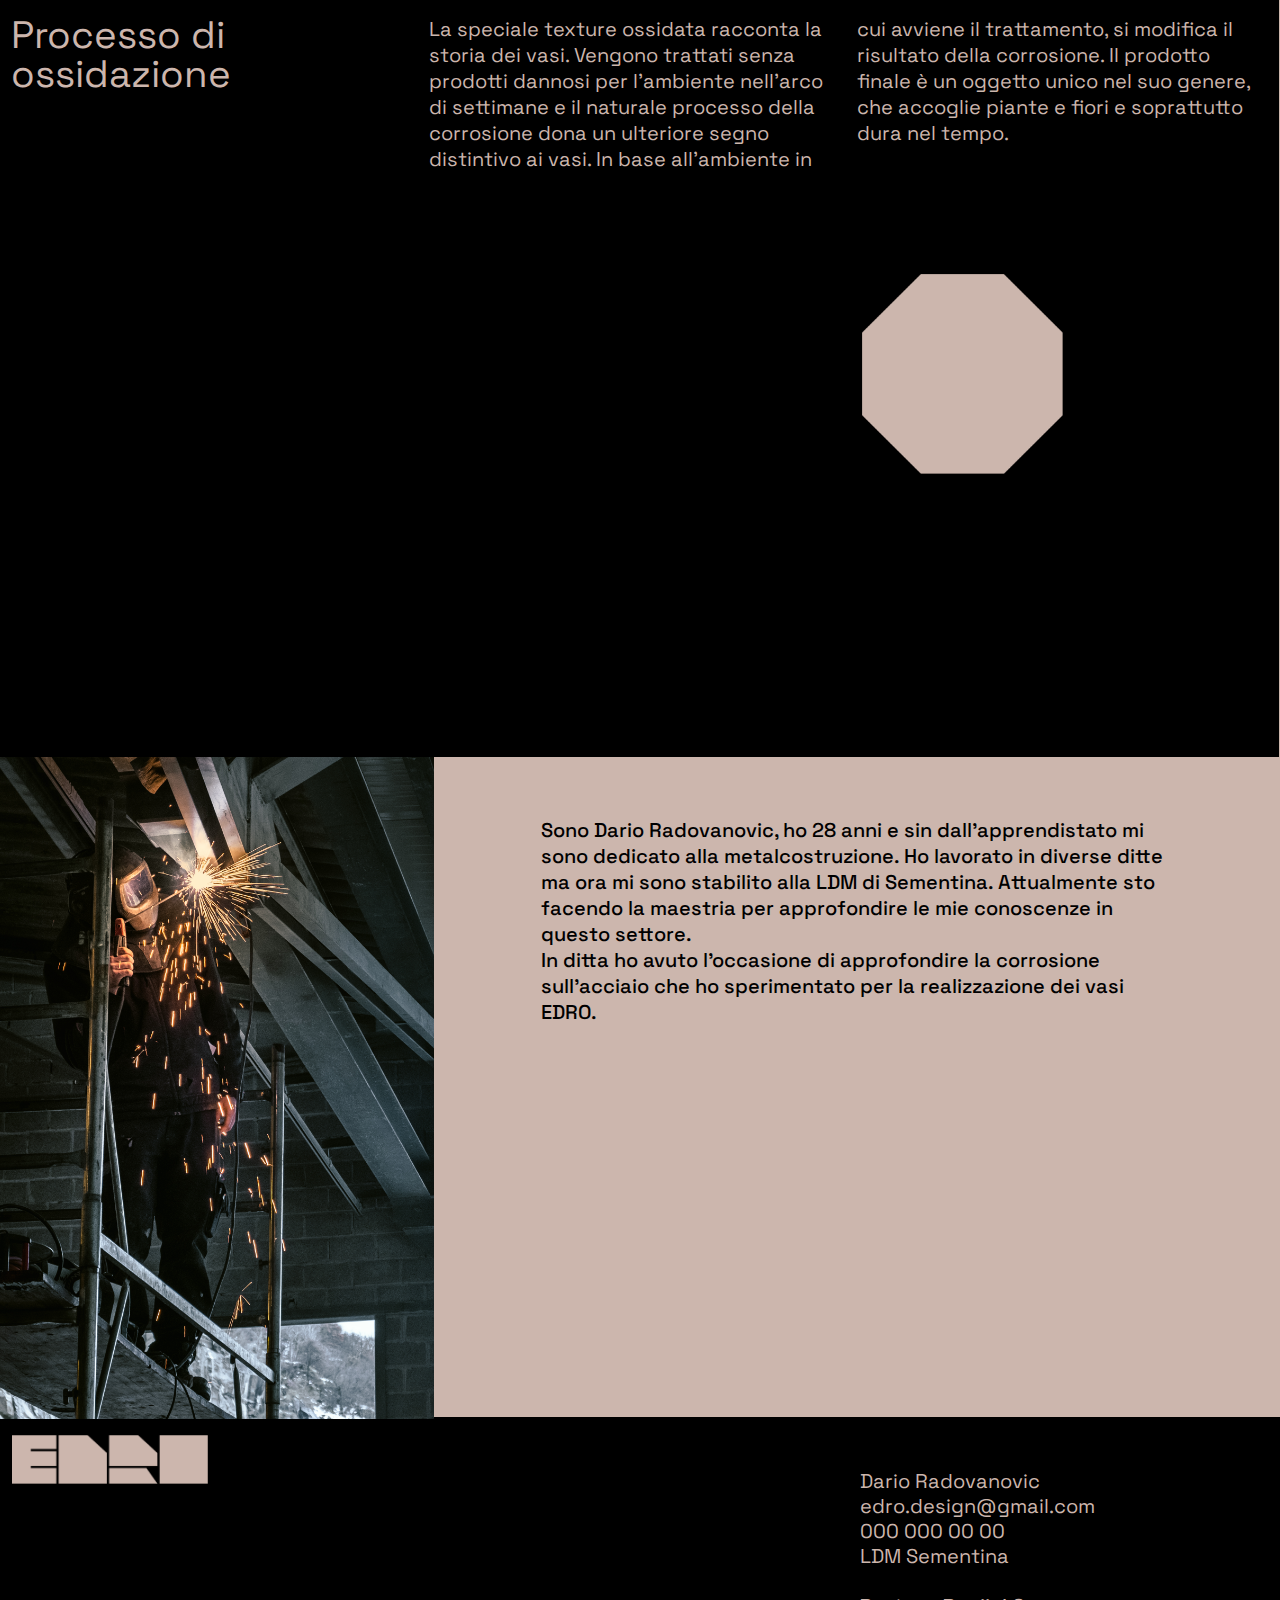
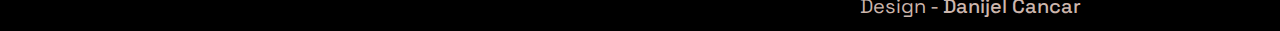
==== commit 19d5d65a: "responsive" ====
--- a/index.html
+++ b/index.html
@@ -15,10 +15,10 @@
 	<div class="griglia">
 		<div class="cella nav">
 			<a href="#i_vasi">I VASI</a>
-			<a href="#dr" style="margin-left: -2em; padding-left: 3.25em" >DR</a>
-			<a href="shop.html" style="padding-left: 3em;">SHOP</a>
+			<a href="#dr" class="margini_dr">DR</a>
+			<a href="shop.html" class="margini_shop">SHOP</a>
 			<!-- <a href="#"><img src="img/arrow_up.svg" alt=""></a> -->
-			<a href="#" style="padding-right: 0.75em; margin-top: -3px;">&#129137</a>
+			<a href="#" class="margini_freccia" >&#129137</a>
 	
 		</div>
 	
@@ -37,7 +37,7 @@
 		</div>
 
 		<div class="cella gif">
-			<img src="img/GIF_VASI.gif"  class="cella img">
+			<img src="img/GIF_VASI.gif">
 		</div>
 
 
@@ -48,7 +48,7 @@
 		<div class="cella tutta" id="i_vasi"></div>
 		<div class="cella unica"></div>
 		<div class="cella tripla" >
-			<h2 style="margin-top: 7em;"  >
+			<h2 style="margin-top: 20vw;"  >
 				Forme uniche e <br>
 				qualità della <br>
 				materia
@@ -69,7 +69,7 @@
 				 e la terra. 
 			</p><br><br>
 		</div>
-		<div class="cella singola" style="margin-bottom: 12em;"></div>
+		<div class="cella singola" style="margin-bottom: 20vw;"></div>
 	</div>
 
 	<div class="griglia">
@@ -94,12 +94,12 @@
 	</div>
 
 	<div class="griglia1" style="background-color: black; margin-left: -0.75em; margin-right: -0.45em;">
-		<div class="cella quadrupla" style="margin-top: 5em; margin-left: 0.75em;">
+		<div class="cella quadrupla" style="margin-top: 7vw; margin-left: 0.75em;">
 			<h2>
 				Valorizzare <br>gli scarti
 			</h2>
 		</div>
-		<div class="cella ottupla colonne" style="margin-top: 5em; margin-right: 0.75em; margin-bottom: 5em;">
+		<div class="cella ottupla colonne" style="margin-top: 7vw; margin-right: 0.75em; margin-bottom: 7vw;">
 			I vasi EDRO nascono da un'idea semplice. Gli scarti 
 			dell'azienda sono una fonte preziosa e di qualità, 
 			perchè non riutilizzarli? Partendo da lastre di dimensioni variabili
@@ -111,14 +111,14 @@
 
 		</div>
 		<div class="cella ottupla"></div>
-		<div class="cella doppia"><img src="img/p1.png" alt=""></div>
+		<div class="cella illustrazione"><img src="img/p1.png" alt=""></div>
 
-		<div class="cella quadrupla" style="margin-top: 5em; margin-left: 0.75em;">
+		<div class="cella quadrupla" style="margin-top: 7vw; margin-left: 0.75em;">
 			<h2>
 				Design ispirato <br>dai poliedri
 			</h2>
 		</div>
-		<div class="cella ottupla colonne" style="margin-top: 5em; margin-right: 0.75em; margin-bottom: 5em;">
+		<div class="cella ottupla colonne" style="margin-top: 7vw; margin-right: 0.75em; margin-bottom: 7vw;">
 			Le forme dei vasi creano un forte contrasto tra la 
 			perfezione della geometria e l'imperfezione della 
 			 texture ossidata. Le figure sono senza tempo e 
@@ -127,14 +127,14 @@
 
 		</div>
 		<div class="cella ottupla"></div>
-		<div class="cella doppia"><img src="img/p2.png" alt=""></div>
+		<div class="cella illustrazione"><img src="img/p2.png" alt=""></div>
 
-		<div class="cella quadrupla" style="margin-top: 5em; margin-left: 0.75em;">
+		<div class="cella quadrupla" style="margin-top: 7vw; margin-left: 0.75em;">
 			<h2>
-				Processo di ossidazione
+				Processo di <br>ossidazione
 			</h2>
 		</div>
-		<div class="cella ottupla colonne" style="margin-top: 5em; margin-right: 0.75em; margin-bottom:5em;">
+		<div class="cella ottupla colonne" style="margin-top: 7vw; margin-right: 0.75em; margin-bottom:7vw;">
 			La speciale texture ossidata racconta la storia dei vasi. Vengono 
 			trattati senza prodotti dannosi per l'ambiente nell'arco di settimane e il naturale processo 
 			della corrosione dona un ulteriore segno distintivo ai vasi. In base all'ambiente in cui 
@@ -144,12 +144,12 @@
 
 		</div>
 		<div class="cella ottupla"></div>
-		<div class="cella doppia"><img src="img/p3.png" alt="" style="margin-bottom: 10em;"></div>
+		<div class="cella illustrazione"><img src="img/p3.png" alt="" style="margin-bottom: 10vw;"></div>
 		
 		<div class="cella doppia"></div>
 		<div class="cella doppia"></div>
 		<div class="cella img ottupla " style="border-bottom: 3px solid black;">
-			<img src="img/tutti.jpg" alt="" style="margin-bottom: 10em">
+			<img src="img/tutti.jpg" alt="" style="margin-bottom: 10vw">
 		</div>
 		<div class="cella doppia"></div>
 	</div>
@@ -157,7 +157,7 @@
 
 	<div class="griglia">
 
-		<div class="cella quadrupla">
+		<div class="cella fotodario">
 			<img src="img/Dario.jpg" id="dr" alt="" style="margin-left: -0.75em;">
 		</div>
 
@@ -170,13 +170,13 @@
 			Attualmente sto facendo la maestria per approfondire le mie 
 			conoscenze in questo settore.<br> In ditta ho avuto l'occasione 
 			di approfondire la corrosione sull'acciaio che ho sperimentato 
-			per la realizzazione dei vasi EDRO.
+			per la realizzazione dei vasi EDRO.<br><br><br><br>
 		</div>
 
 	</div>
 
 	<div class="griglia1" style="margin: -0.5em; padding: 0.75em;">
-		<div class="cella doppia" style="margin-top: 7em;"><img src="img/logo3.png" alt=""></div>
+		<div class="cella doppia" style="margin-top: 0.5vw;"><img src="img/logo3.png" alt=""></div>
 		<div class="cella sestupla"></div>
 		<div class="cella quadrupla" style="line-height: 1.25em; margin-top: 2em;">
 			Dario Radovanovic<br>
@@ -184,7 +184,7 @@
 			000 000 00 00<br>
 			LDM Sementina<br><br>
 
-			made by Danijel Cancar
+			Design - <a href="https://www.instagram.com/danijeluuz/" style="background-color: black; color:#CCB6AD; text-decoration: none;">Danijel Cancar</a>
 			</be>
 		</div>
 
--- a/style.css
+++ b/style.css
@@ -4,6 +4,11 @@
     margin: 0.75em 0.75em;
     background-color: #CCB6AD;
     overflow:hidden;
+    overflow-x: hidden;
+}
+
+html{
+    overflow-x: hidden;
 }
 
 
@@ -39,6 +44,7 @@
 }
 
 .logo {
+    
     margin-top: 24px;
     margin-left: -0.75em;
     margin-right: -0.4em;
@@ -93,7 +99,7 @@
 }
 
 .nav{
-    text-align: left;
+ 
     background-color: #CCB6AD;
     grid-column: span 12;
     min-height: 1em;
@@ -154,7 +160,7 @@
    /*  overflow: hidden; */
  
     position: absolute;
-    top: 60vh;
+    top: 60%;
     left: 50vw;
     width: 45%;
     z-index: 0;
@@ -267,16 +273,159 @@
 
 }
 
-
-
-/* @media (max-width:600px) {
+.margini_dr{
+    margin-left: -2em; 
+    padding-left: 3.25em
+}
+
+.margini_shop{
+    padding-left: 3em;
+}
+
+.margini_freccia{
+    padding-right: 0.75em; 
+    margin-top: -3px; 
+}
+
+.fotodario{
+    grid-column: span 4;
+    margin-right: -1.5em;
+}
+
+.illustrazione{
+    grid-column: span 2;
+}
+
+
+
+@media (max-width:600px) {
+
 
     .griglia {
-        max-width: initial;
-        display: block;
-    }
-    .cella {
+        display: grid;
+        grid-template-columns: 1fr 1fr 1fr 1fr 1fr 1fr 1fr 1fr 1fr 1fr 1fr 1fr;
+        grid-column-gap: 0em;
+        grid-row-gap: 0em;
+   
+    }
+
+    .fotodario{
+        grid-column: span 12;
+        height: 10%;
+    }
+
+
+    .tripla{
+        grid-column: span 12;
+        margin-left: 1em;
+    }
+
+    .sestupla{
+        grid-column: span 12;
+        margin-left: 1em;
+        margin-right: 1em;
         margin-bottom: 1em;
     }
 
-} */+    .doppia{
+        grid-column: span 4;
+
+    }
+
+    .quadrupla{
+        grid-column: span 12;
+        border-bottom: 3px solid blACK;
+        border-right: 0px;
+        padding: 0;
+        margin-right: -1.5em;
+
+    }
+
+    .trittico1{
+        margin-right: -0.4em;
+    }
+    .trittico2{
+        margin-right: -0.4em;
+    }
+    .trittico3{
+        margin-right: -0.4em;
+    }
+
+    .ottupla{
+        grid-column: span 12;
+        column-count: 1;
+        
+    }
+
+    .colonne{
+        margin-left: 1em;
+    }
+
+    .nav{
+ 
+        background-color: #CCB6AD;
+        grid-column: span 12;
+        min-height: 1em;
+        display: flex;
+        justify-content: space-between;
+        font-weight: 500;
+        font-size: 2.5em;
+        padding-left: 1.15em;
+        margin-left: -1em;
+        padding-bottom: 2px;
+        border-bottom: 3px solid black;
+        overflow: hidden;
+        position: fixed;
+        top: 0;
+        width: 100%;
+        z-index: 2;
+    }
+
+    .nav_shop{
+        font-size: 2.5em;
+    }
+
+    .margini_dr{
+        margin-left: 0em; 
+        padding-left: 0em
+    }
+
+    .margini_shop{
+        padding-left: 0em;
+    }
+
+    .margini_freccia{
+        padding-right: 0.75em; 
+        margin-top: -7px; 
+    }
+
+    .logo{
+        margin-top: 40px;
+    }
+
+    h1{
+        font-size: 3.5em;
+    }
+
+    h2{
+        font-size: 2em;
+    
+    }
+
+    .gif{
+        top: 42.5vh;
+        left: 20%;
+        width: 60%;
+    }
+
+    .illustrazione{
+        grid-column: span 6;
+        margin-left: 1em;
+    }
+    
+    .acquista{
+        margin-left: -0.25em;
+        margin-bottom: 0.5em;
+        font-size: 2em;
+    }
+}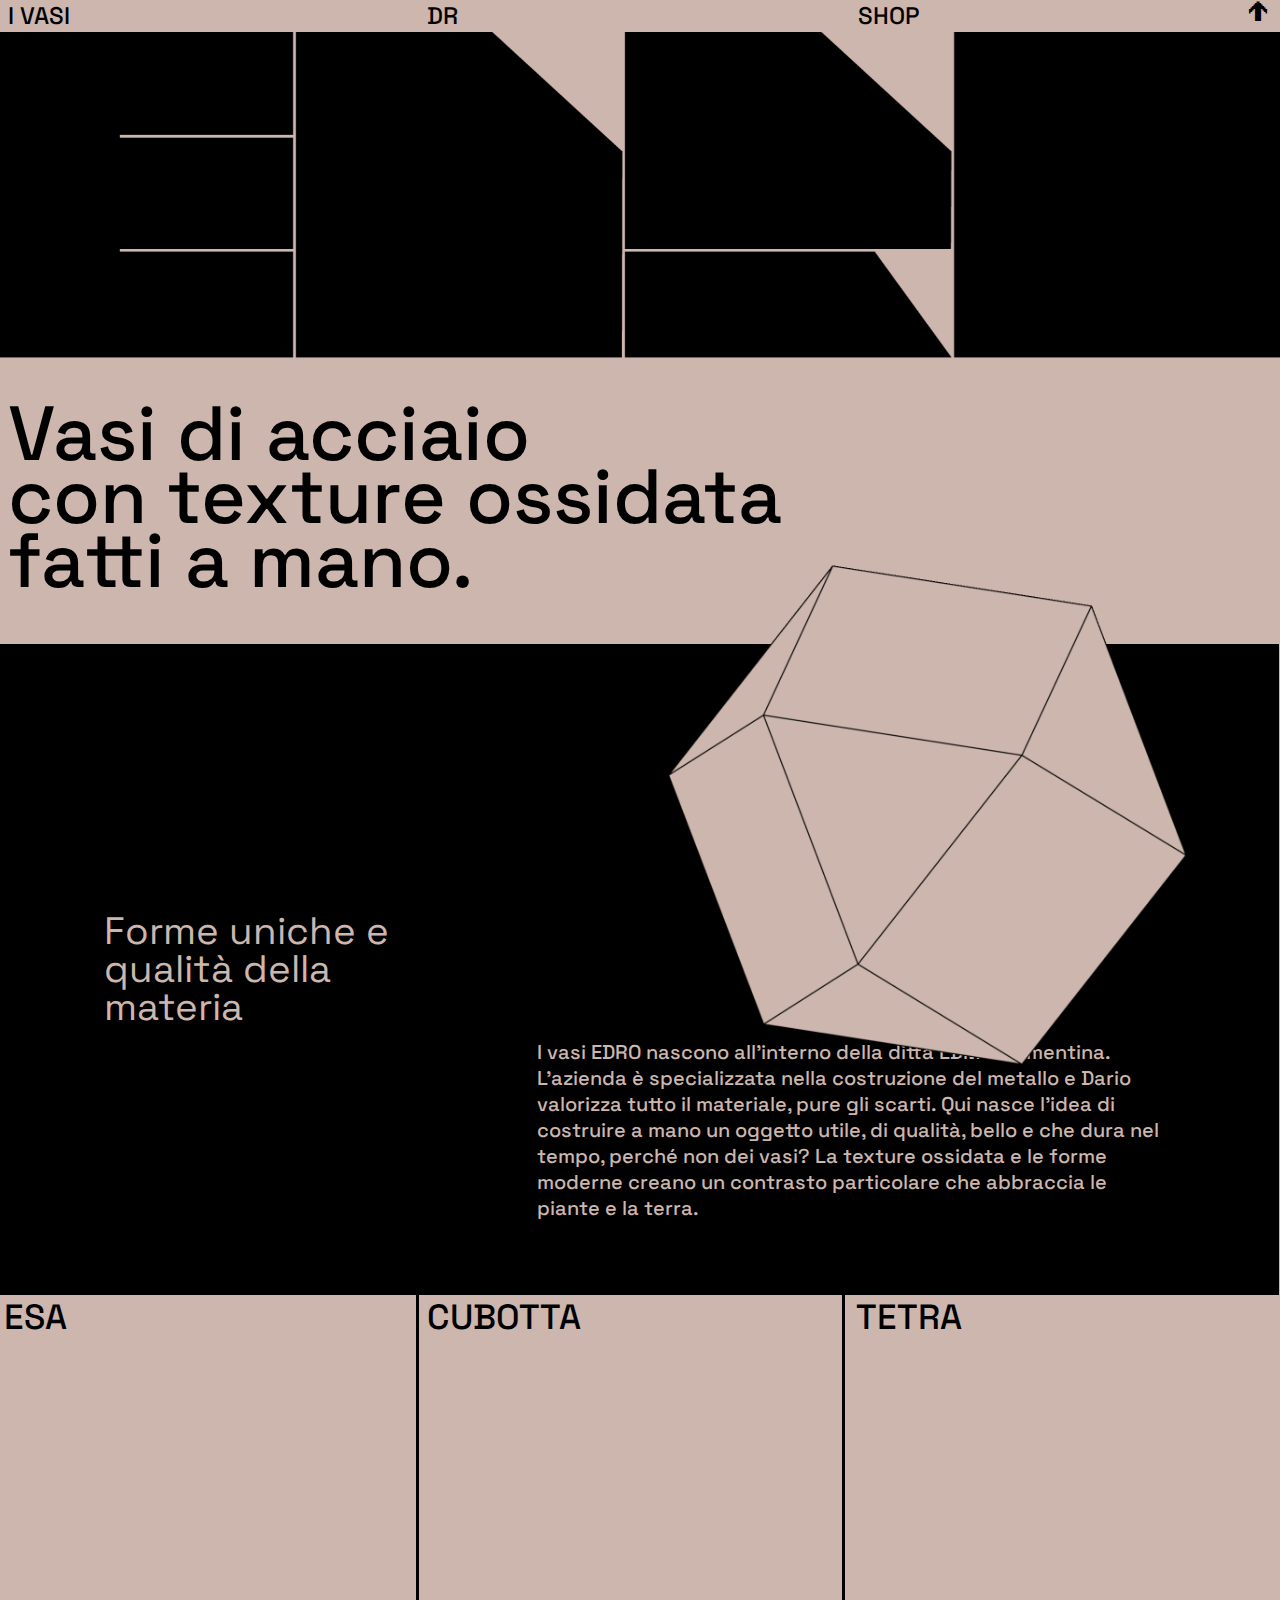
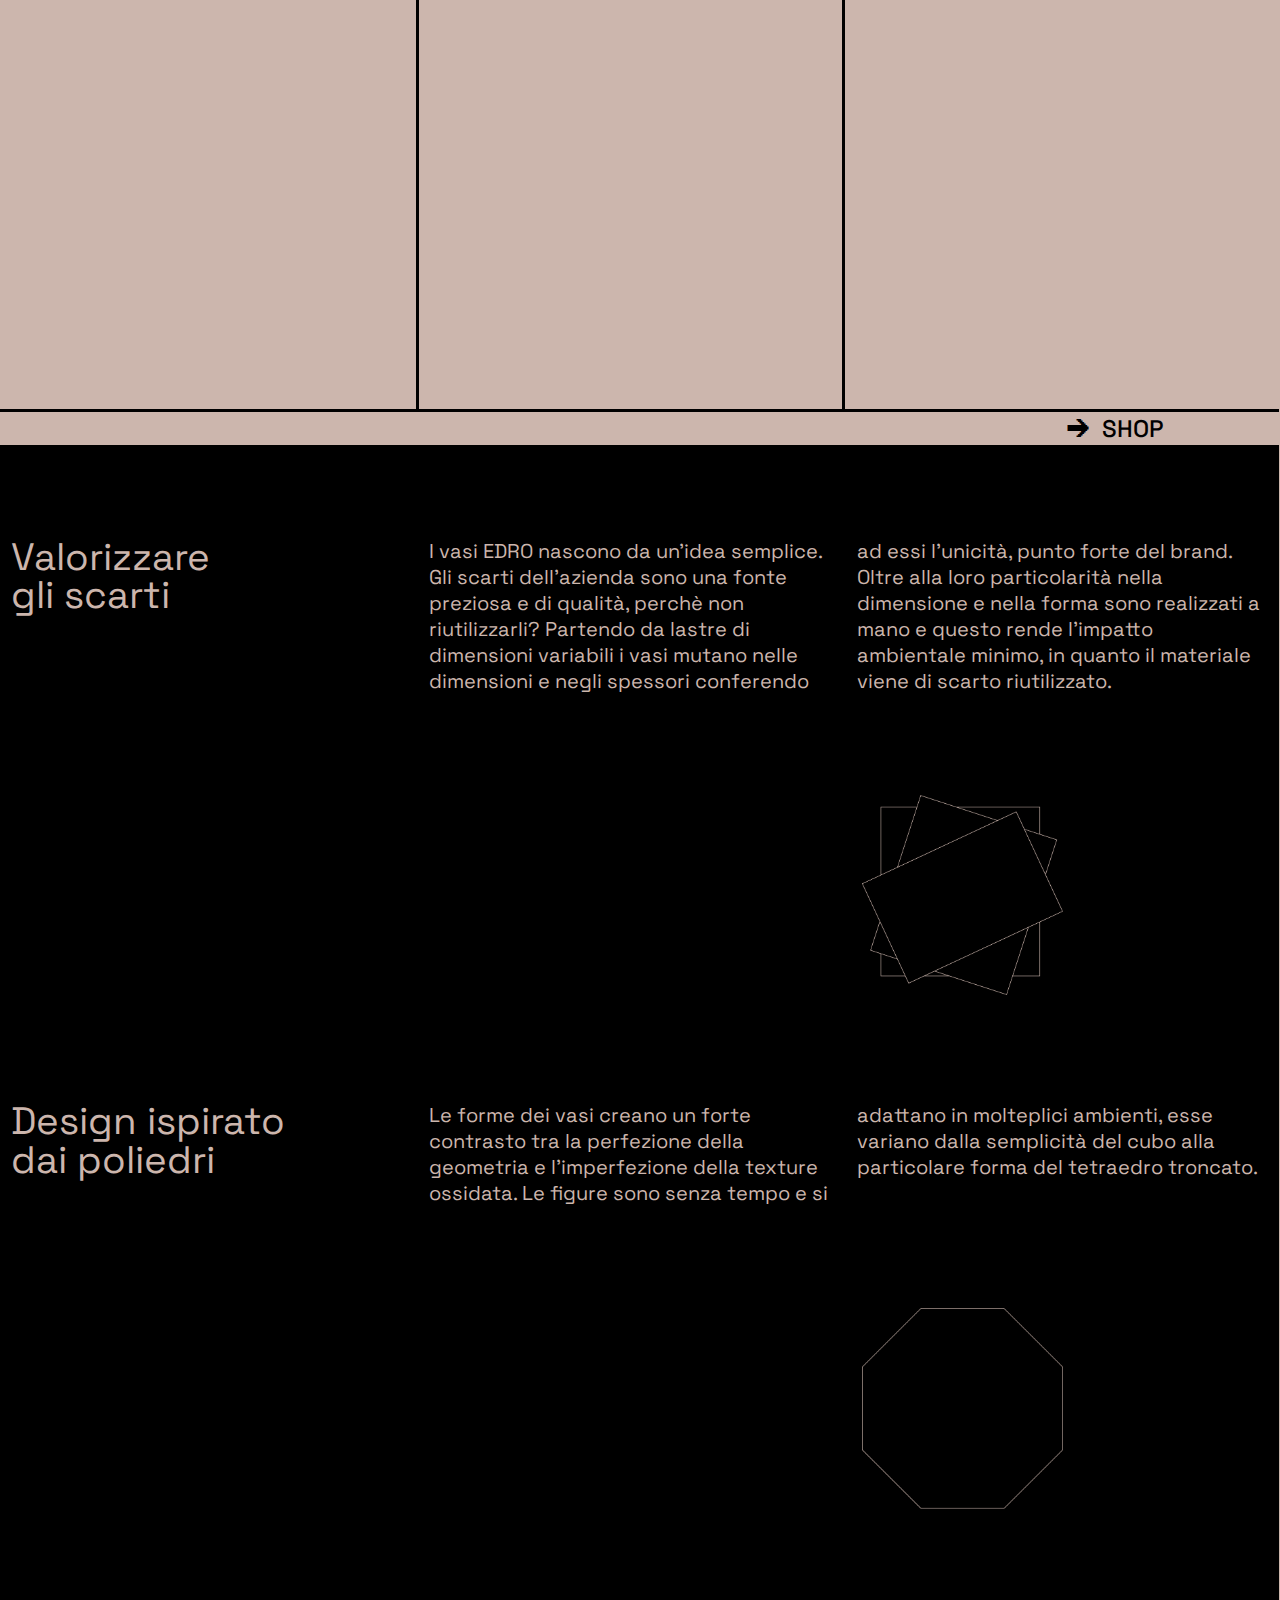
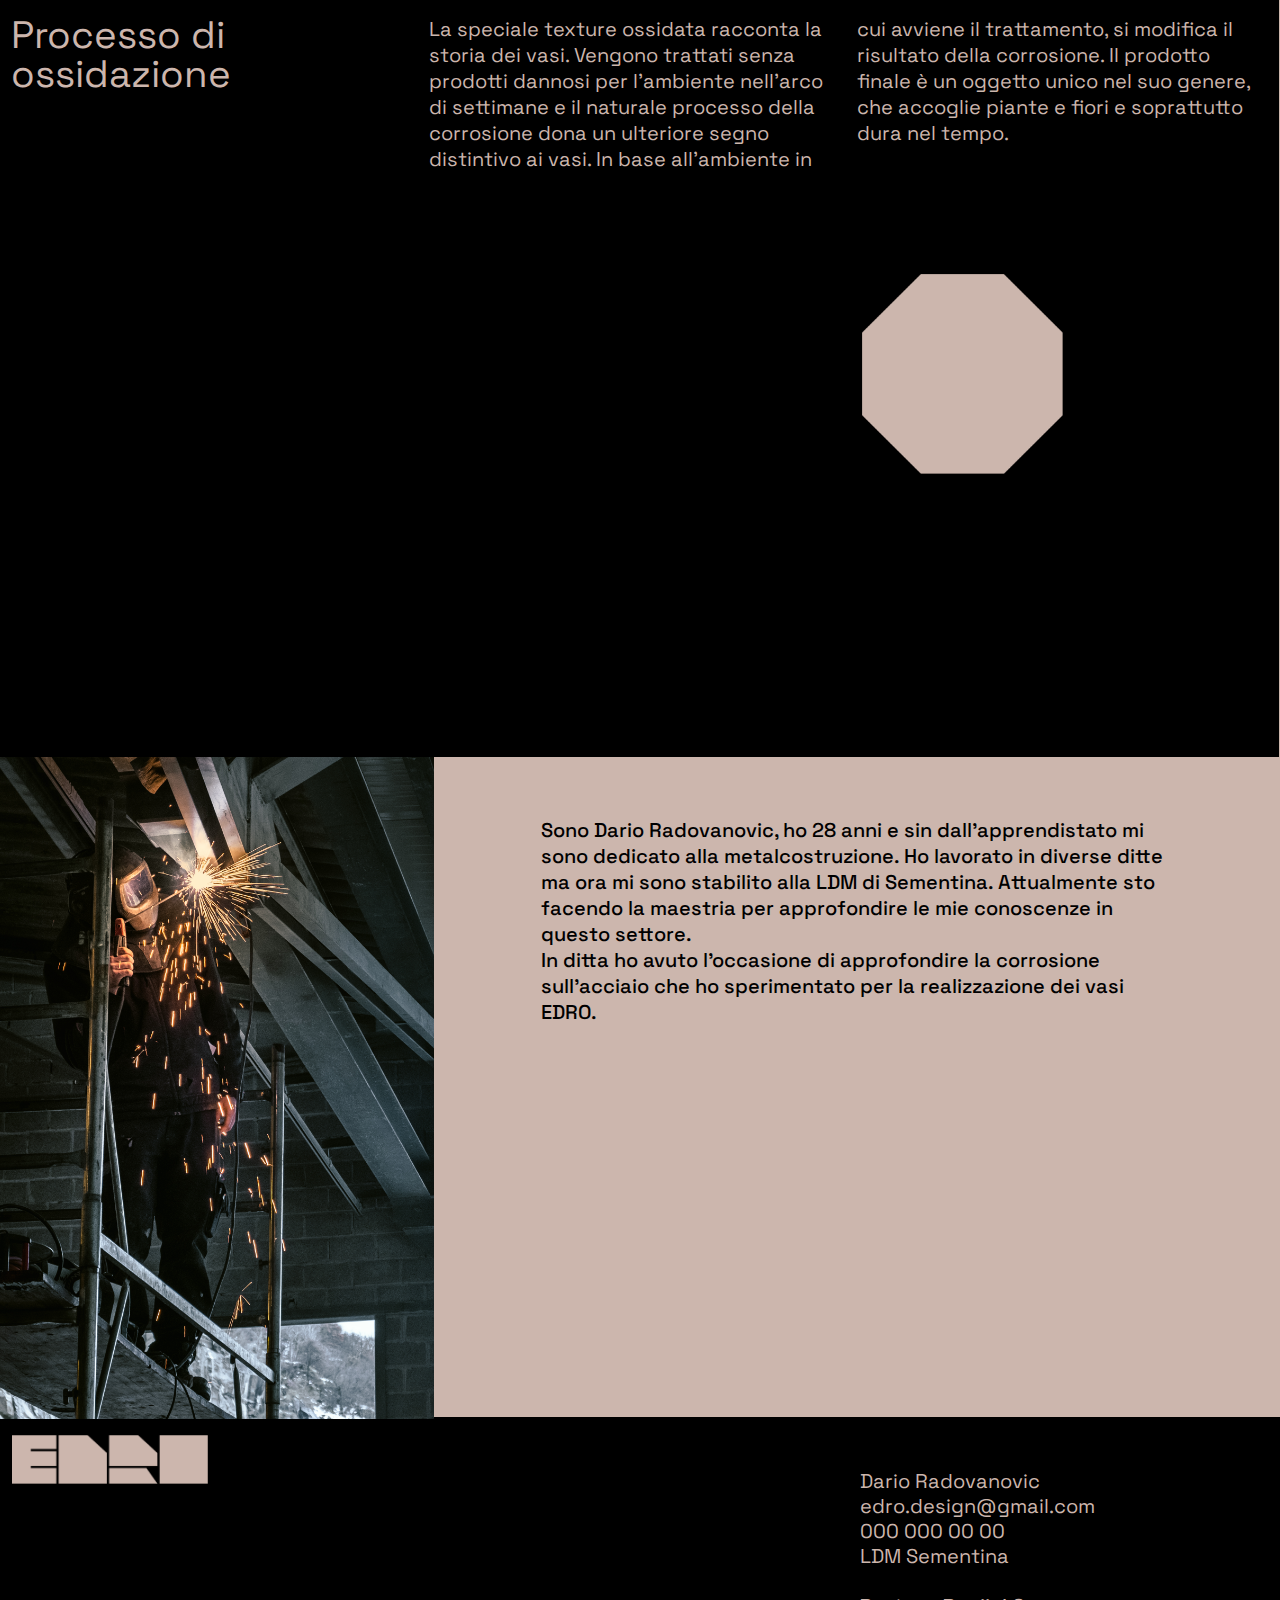
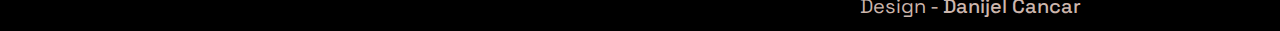
==== commit b22f9a15: "mobile" ====
--- a/index.html
+++ b/index.html
@@ -4,6 +4,7 @@
 	<title>EDRO</title>
 	<link rel="stylesheet" href="style.css">
 	<script src="main.js"></script>
+	<meta name="viewport" content="width=device-width, initial-scale=1" />
 
 </head>
 <body style="background-color: #CCB6AD">
--- a/style.css
+++ b/style.css
@@ -298,7 +298,7 @@
 
 
 
-@media (max-width:600px) {
+@media only screen and (max-width: 768px){
 
 
     .griglia {
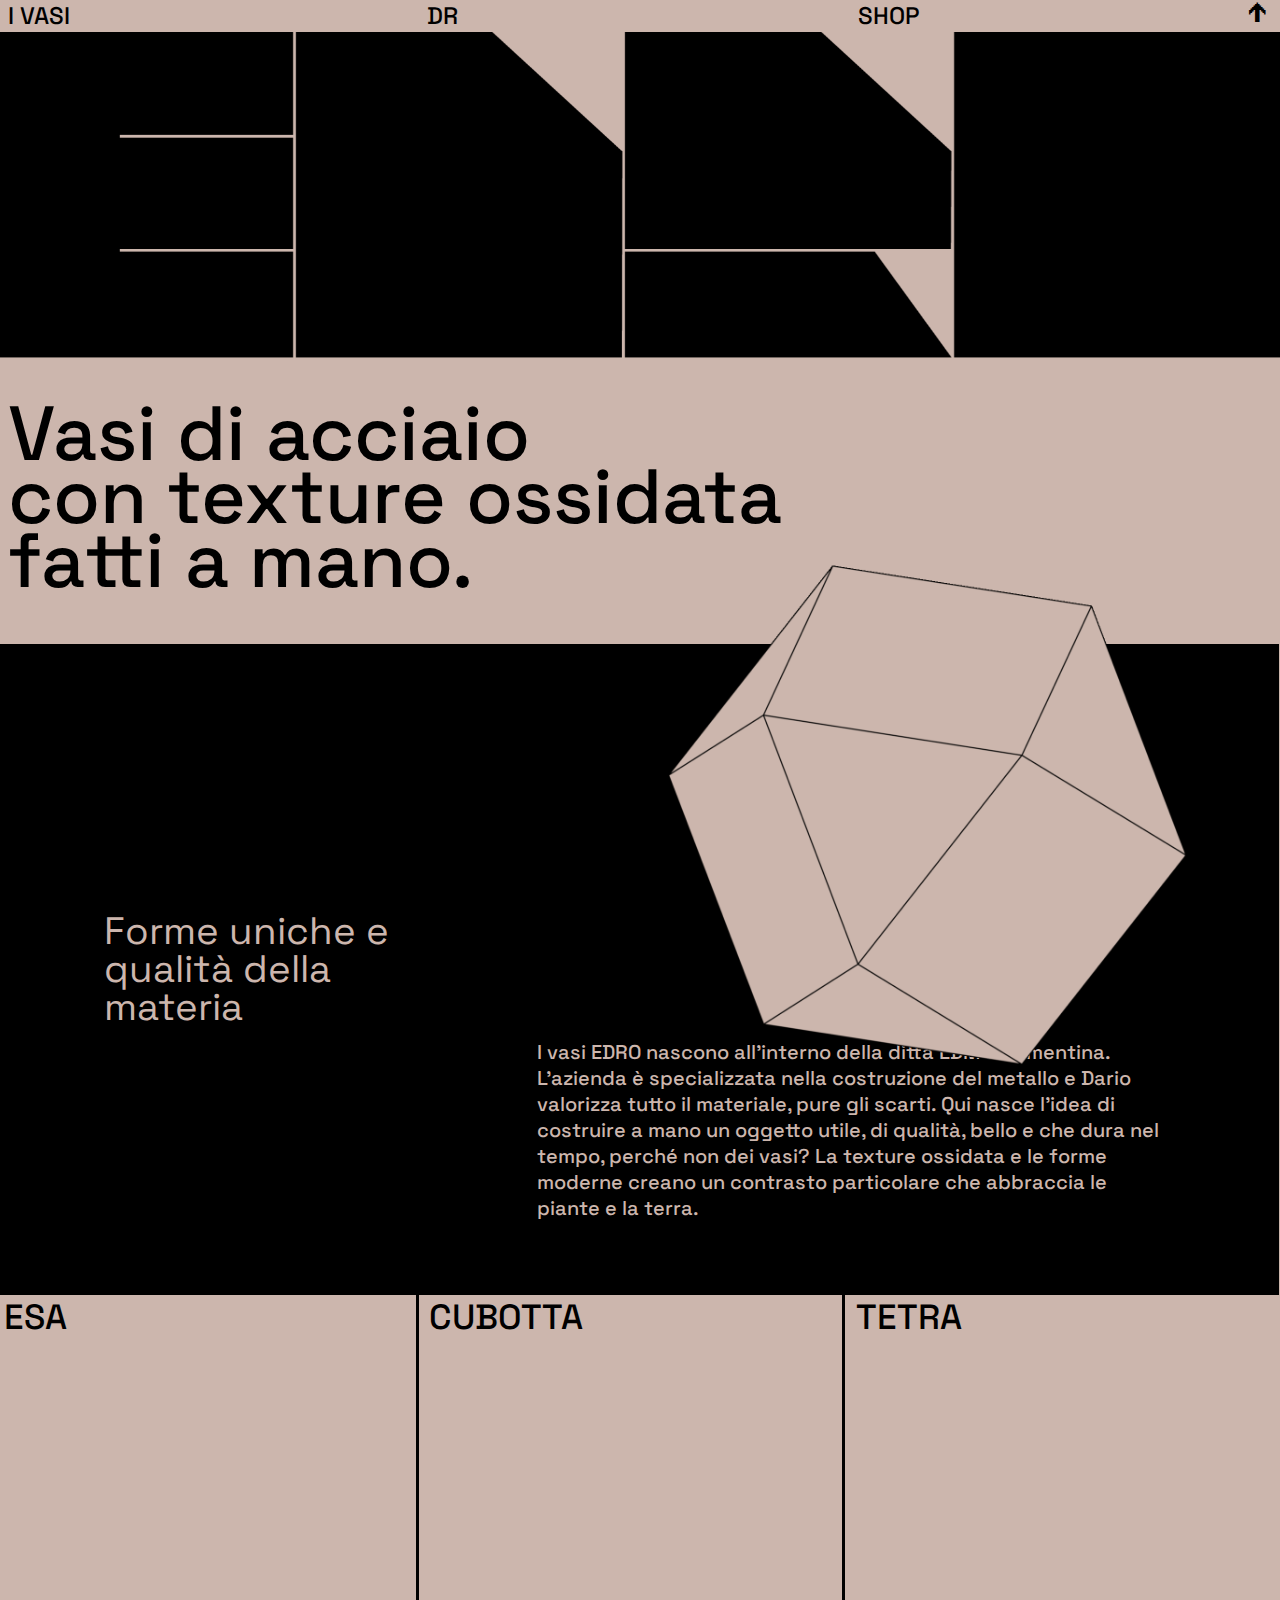
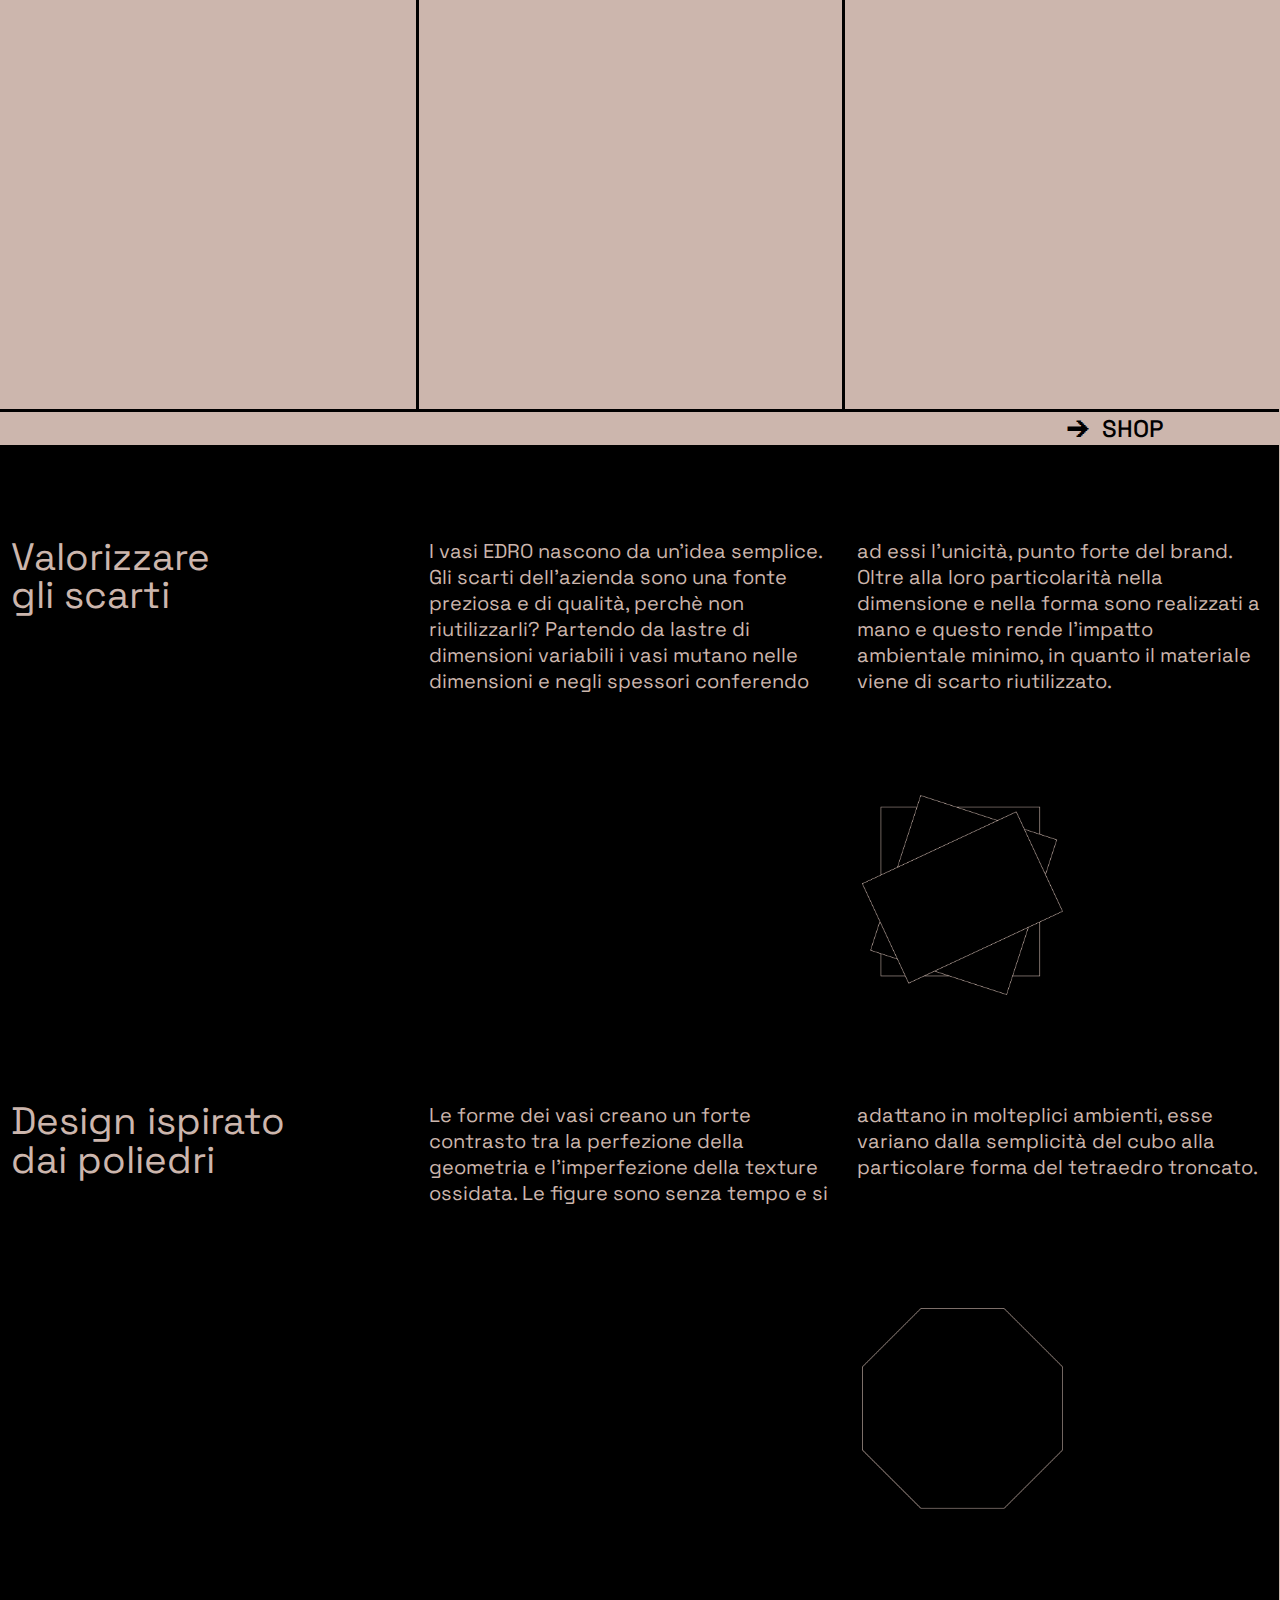
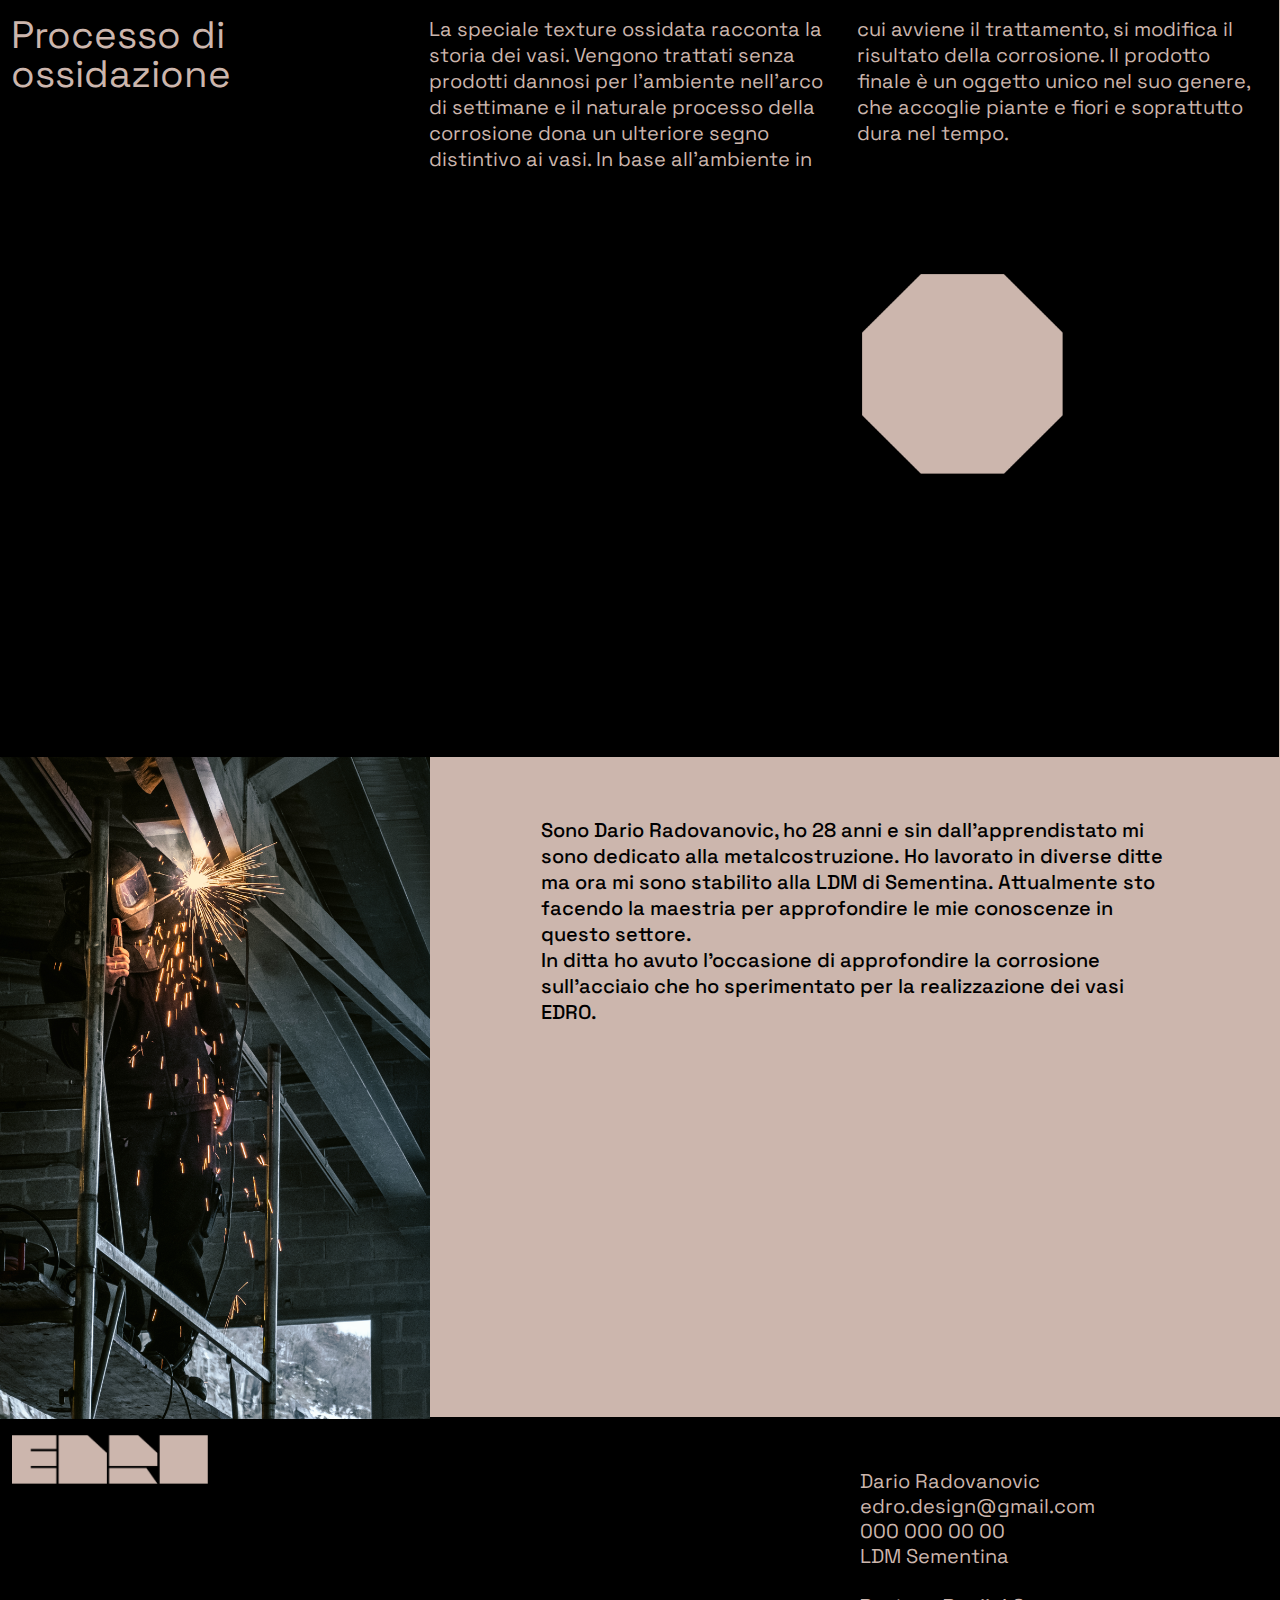
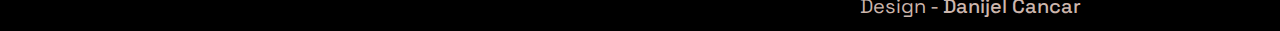
==== commit 48b8d02e: "responsive" ====
--- a/index.html
+++ b/index.html
@@ -19,7 +19,7 @@
 			<a href="#dr" class="margini_dr">DR</a>
 			<a href="shop.html" class="margini_shop">SHOP</a>
 			<!-- <a href="#"><img src="img/arrow_up.svg" alt=""></a> -->
-			<a href="#" class="margini_freccia" >&#129137</a>
+			<a href="#" class="margini_freccia" >&#129129</a>
 	
 		</div>
 	
@@ -75,17 +75,17 @@
 
 	<div class="griglia">
 		<div class="cella img quadrupla trittico1" style="margin-left: -0.75em">
-			<div class="cella nome_vasi" style="margin-left: 0.3em;">ESA</div>
+			<div class="cella nome_vasi" >ESA</div>
 		</div>
 		<div class="cella quadrupla trittico2" style="margin-left: -0.8em">
-			<div class="cella nome_vasi" style="margin-left: 0.25em;">CUBOTTA</div>
+			<div class="cella nome_vasi" >CUBOTTA</div>
 		</div>
 		<div class="cella quadrupla trittico3" style="margin-left: -0.8em; margin-right: -0.4em;">
-			<div class="cella nome_vasi" style="margin-left: 0.3em;">TETRA</div>
+			<div class="cella nome_vasi" >TETRA</div>
 		</div>
 		<a href="shop.html" class="cella tutta nav_shop" style="margin-top: -0.75em; margin-left: -0.5em; margin-right: -0.3em;">
 			<div>
-				<pre style="margin-right: 9vw; text-align: right; font-family: 'Space Grotesk', sans-serif;">&#129138  SHOP</pre>
+				<pre style="margin-right: 9vw; text-align: right; font-family: 'Space Grotesk', sans-serif;"><span>&#129130</span>  SHOP</pre>
 			</div>
 		</a>
 	
@@ -149,8 +149,8 @@
 		
 		<div class="cella doppia"></div>
 		<div class="cella doppia"></div>
-		<div class="cella img ottupla " style="border-bottom: 3px solid black;">
-			<img src="img/tutti.jpg" alt="" style="margin-bottom: 10vw">
+		<div class="cella img ottupla" style="border-bottom: 3px solid black;">
+			<img src="img/tutti.jpg" alt="" class="tutti">
 		</div>
 		<div class="cella doppia"></div>
 	</div>
@@ -159,7 +159,7 @@
 	<div class="griglia">
 
 		<div class="cella fotodario">
-			<img src="img/Dario.jpg" id="dr" alt="" style="margin-left: -0.75em;">
+			<img src="img/Dario.jpg" id="dr" alt="" style="margin-left: -0.75em;"  class="cella fotodario">
 		</div>
 
 		<div class="cella singola"></div>
--- a/style.css
+++ b/style.css
@@ -89,6 +89,14 @@
     grid-column: span 12;
 }
 
+.shop{
+    grid-column: span 4;
+    padding-top: 2em; 
+    margin-left: -0.75em; 
+    border-right: 3px solid black; 
+    height: 89vh;
+}
+
 .claim{
     z-index: 1;
 }
@@ -96,6 +104,9 @@
 .colonne{
     column-count: 2;
     column-gap: 1em;
+    margin-top: 7vw; 
+    margin-right: 0.75em; 
+    margin-bottom: 7vw
 }
 
 .nav{
@@ -248,7 +259,7 @@
 }
 
 .nome_vasi{
-    margin-left: 0.5em;
+    margin-left: 0.3em;
     font-size: 1.75em;
     font-weight: 500;
 }
@@ -284,7 +295,7 @@
 
 .margini_freccia{
     padding-right: 0.75em; 
-    margin-top: -3px; 
+    margin-top: -1.7px; 
 }
 
 .fotodario{
@@ -296,10 +307,20 @@
     grid-column: span 2;
 }
 
-
-
-@media only screen and (max-width: 768px){
-
+.tutti{
+    margin-bottom: 10vw;
+}
+
+/*RESPONSIVE MOBILE*/
+
+
+@media only screen and (max-width: 600px){
+
+    html,body{
+        overflow-x: hidden;
+        margin-right: -0em;
+        margin-left: -0em;
+    }
 
     .griglia {
         display: grid;
@@ -311,19 +332,32 @@
 
     .fotodario{
         grid-column: span 12;
-        height: 10%;
+        width: 110%;
+        height: 100%;
     }
 
 
     .tripla{
         grid-column: span 12;
-        margin-left: 1em;
+        margin-left: 15px;
+    }
+
+    p{
+        margin-left: 15px;
+    }
+
+    pre{
+        margin: 0;
+        padding: 0.05em;
+        font-family: 'Space Grotesk', sans-serif;
+        font-size: 3em;
+        font-weight: 500;
     }
 
     .sestupla{
         grid-column: span 12;
-        margin-left: 1em;
-        margin-right: 1em;
+        margin-left: 15px;
+        margin-right: 30px;
         margin-bottom: 1em;
     }
 
@@ -334,7 +368,6 @@
 
     .quadrupla{
         grid-column: span 12;
-        border-bottom: 3px solid blACK;
         border-right: 0px;
         padding: 0;
         margin-right: -1.5em;
@@ -343,22 +376,27 @@
 
     .trittico1{
         margin-right: -0.4em;
+        height: 70vh;
     }
     .trittico2{
+        border-top: 3px solid black;
         margin-right: -0.4em;
+        height: 70vh;
     }
     .trittico3{
+        border-top: 3px solid black;
         margin-right: -0.4em;
+        height: 70vh;
     }
 
     .ottupla{
-        grid-column: span 12;
+        grid-column: span 12; 
+    }
+
+    .colonne{
         column-count: 1;
-        
-    }
-
-    .colonne{
-        margin-left: 1em;
+        margin-left: 30px;
+        padding-right: 1.5em;
     }
 
     .nav{
@@ -370,19 +408,19 @@
         justify-content: space-between;
         font-weight: 500;
         font-size: 2.5em;
-        padding-left: 1.15em;
-        margin-left: -1em;
+        padding-left: 1em;
         padding-bottom: 2px;
         border-bottom: 3px solid black;
         overflow: hidden;
         position: fixed;
         top: 0;
-        width: 100%;
+        width: 100vw;
         z-index: 2;
     }
 
     .nav_shop{
-        font-size: 2.5em;
+        font-size: 0.8em;
+        padding-left: 5.25em;
     }
 
     .margini_dr{
@@ -394,38 +432,61 @@
         padding-left: 0em;
     }
 
-    .margini_freccia{
-        padding-right: 0.75em; 
-        margin-top: -7px; 
-    }
-
     .logo{
         margin-top: 40px;
     }
 
     h1{
+        margin-top: 40px;
         font-size: 3.5em;
+        margin-left: 5px;
     }
 
     h2{
         font-size: 2em;
-    
+        margin-left: 15px;
     }
 
     .gif{
-        top: 42.5vh;
-        left: 20%;
-        width: 60%;
+        top: 30vh;
+        left: 0%;
+        width: 100%;
     }
 
     .illustrazione{
         grid-column: span 6;
-        margin-left: 1em;
+        margin-left: 30px;
     }
     
     .acquista{
-        margin-left: -0.25em;
+        margin-left: 0px;
         margin-bottom: 0.5em;
         font-size: 2em;
     }
+
+    .margini_freccia{
+        padding-right: 0.5em; 
+        margin-top: -5px; 
+    }
+
+    .nome_vasi{
+        margin-left: 0.5em;
+        font-size: 2.5em;
+    }
+
+    .tutti{
+        margin-bottom: -30px;
+
+    }
+
+    .shop{
+        font-size: 0.4em;
+
+        grid-column: span 12;
+        padding-top: 10em; 
+        margin-left: -0.75em; 
+        border-bottom: 3px solid black; 
+        border-right: none;
+        height: 80vh;
+    }
 }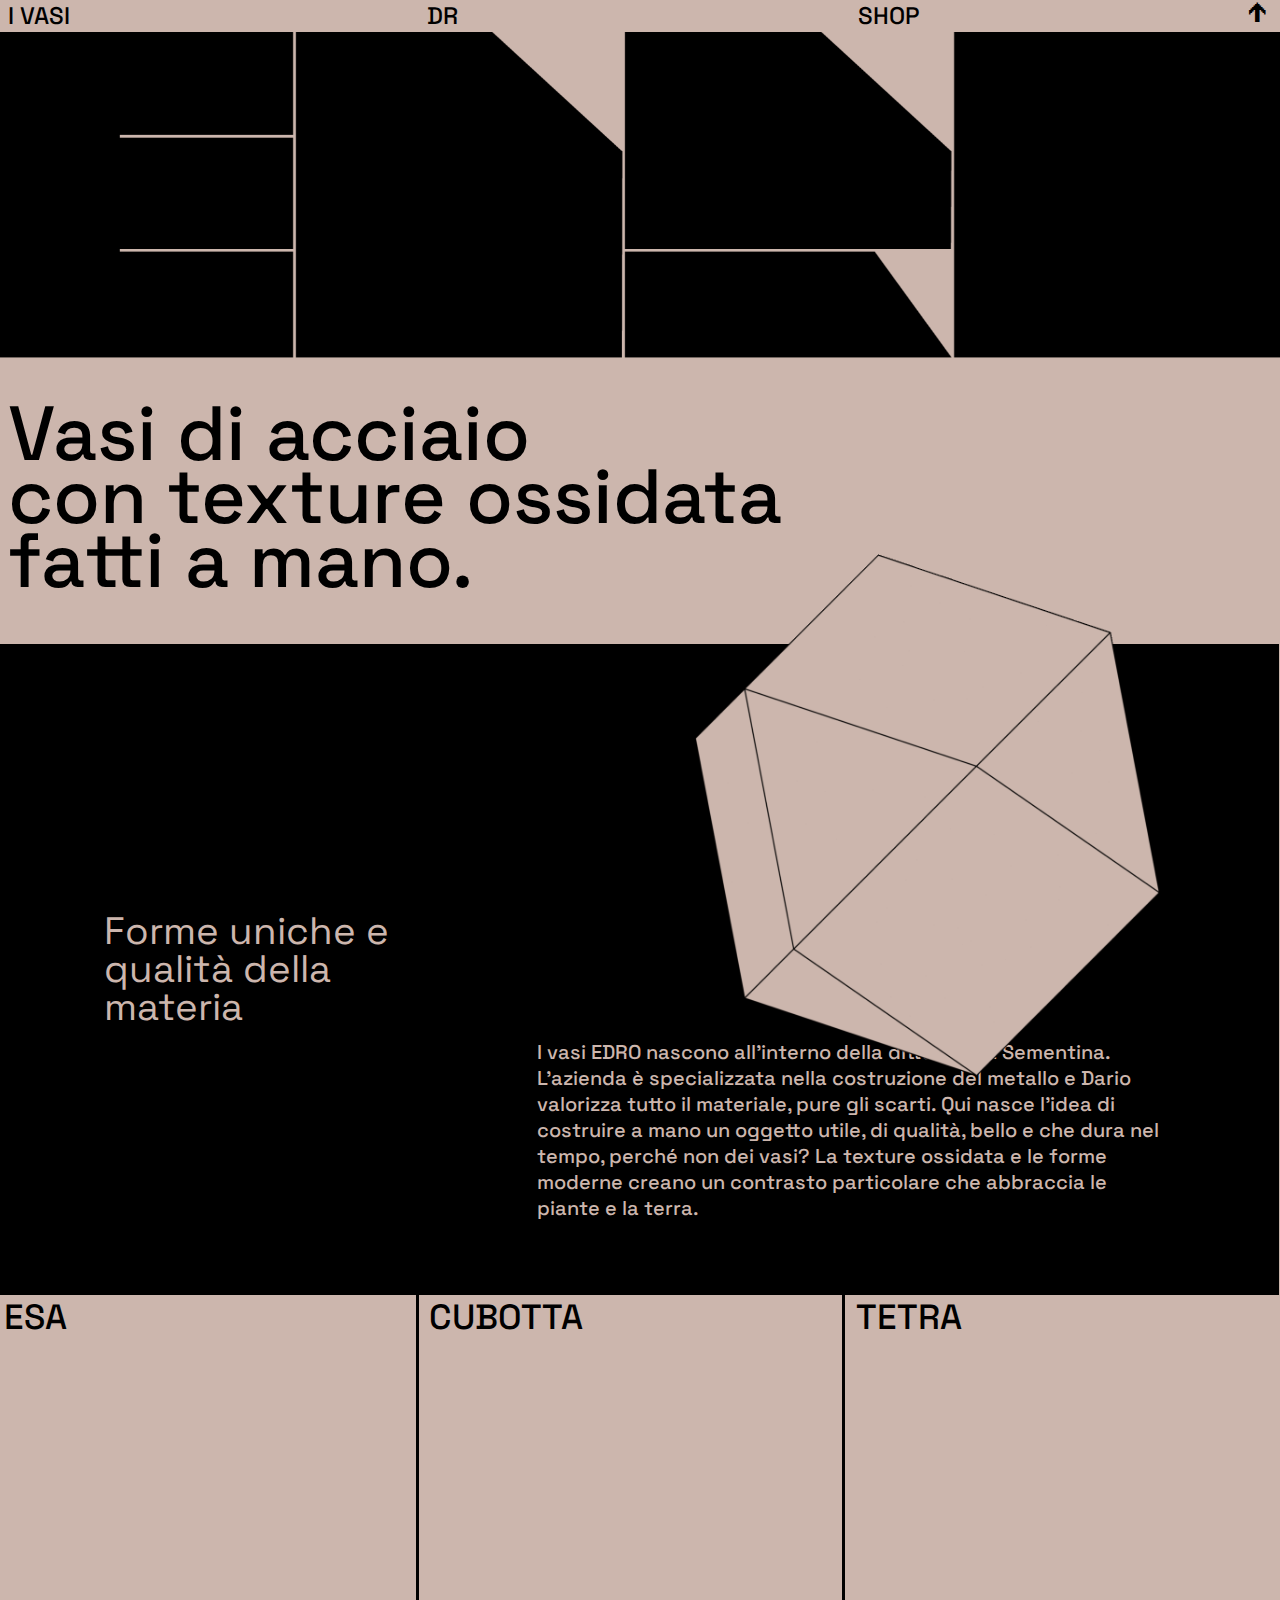
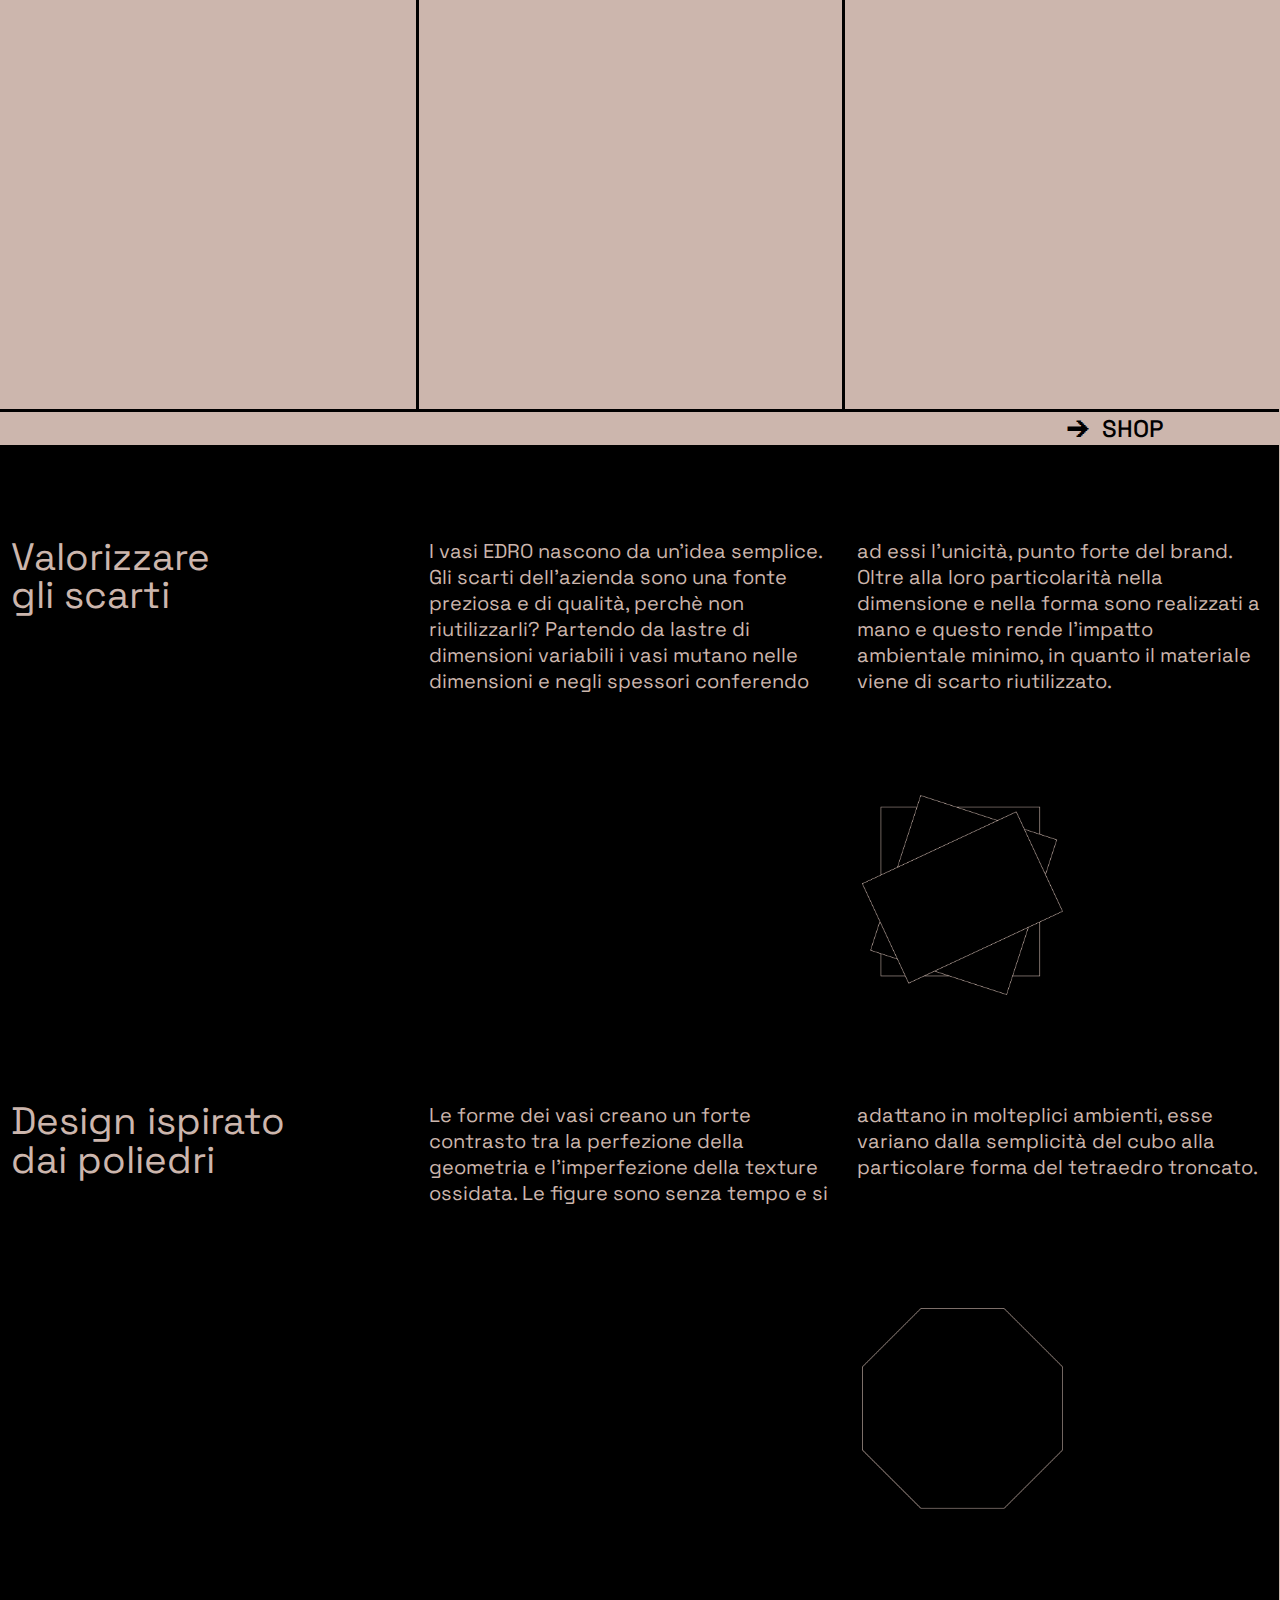
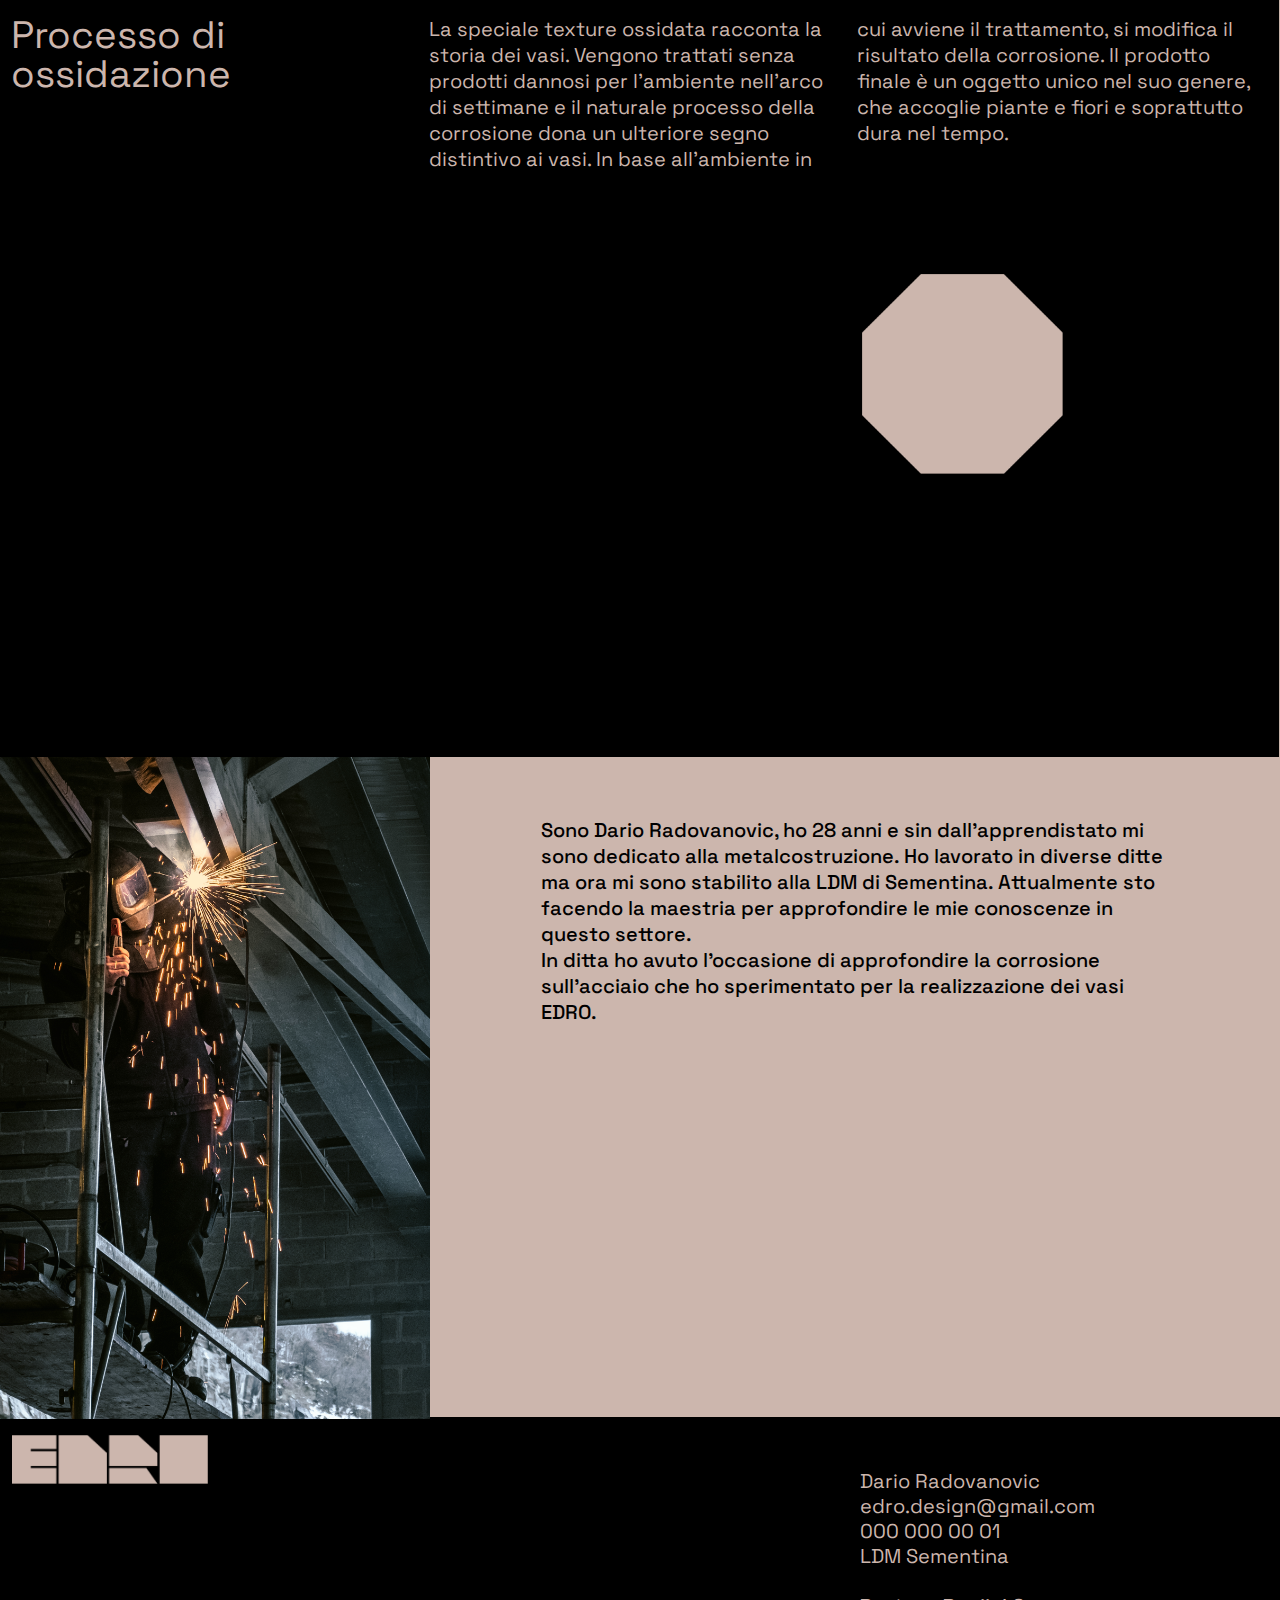
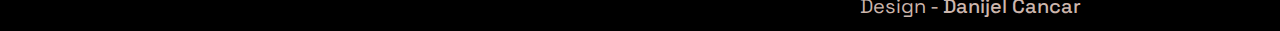
==== commit e8a1d758: "bla" ====
--- a/index.html
+++ b/index.html
@@ -182,7 +182,7 @@
 		<div class="cella quadrupla" style="line-height: 1.25em; margin-top: 2em;">
 			Dario Radovanovic<br>
 			edro.design@gmail.com<br>
-			000 000 00 00<br>
+			000 000 00 01<br>
 			LDM Sementina<br><br>
 
 			Design - <a href="https://www.instagram.com/danijeluuz/" style="background-color: black; color:#CCB6AD; text-decoration: none;">Danijel Cancar</a>
@@ -194,4 +194,4 @@
 	
 
 </body>
-</html>+</html> 